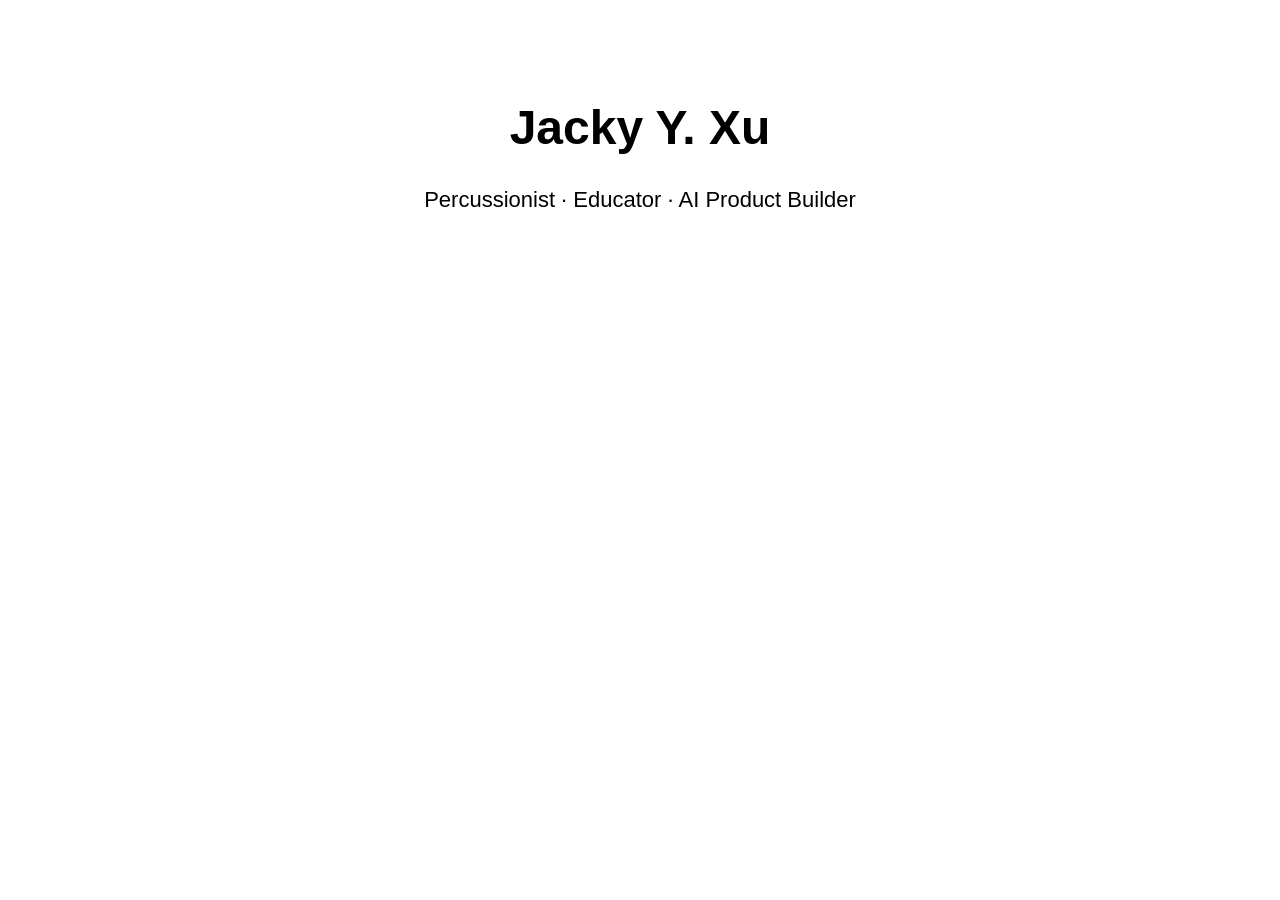
==== index.html @ 847c2cf9 "Create initial personal website" ====
<!DOCTYPE html>
<html lang="en">
<head>
    <meta charset="UTF-8">
    <meta name="viewport" content="width=device-width, initial-scale=1.0">
    <title>Jacky Xu</title>

    <link rel="stylesheet" href="style.css">
</head>

<body>

    <h1>Jacky Y. Xu</h1>

    <p>Percussionist · Educator · AI Product Builder</p>

    <script src="script.js"></script>

</body>
</html>
---- style.css ----
body {
    font-family: Arial, sans-serif;
    text-align: center;
    margin-top: 100px;
}

h1 {
    font-size: 48px;
}

p {
    font-size: 22px;
}
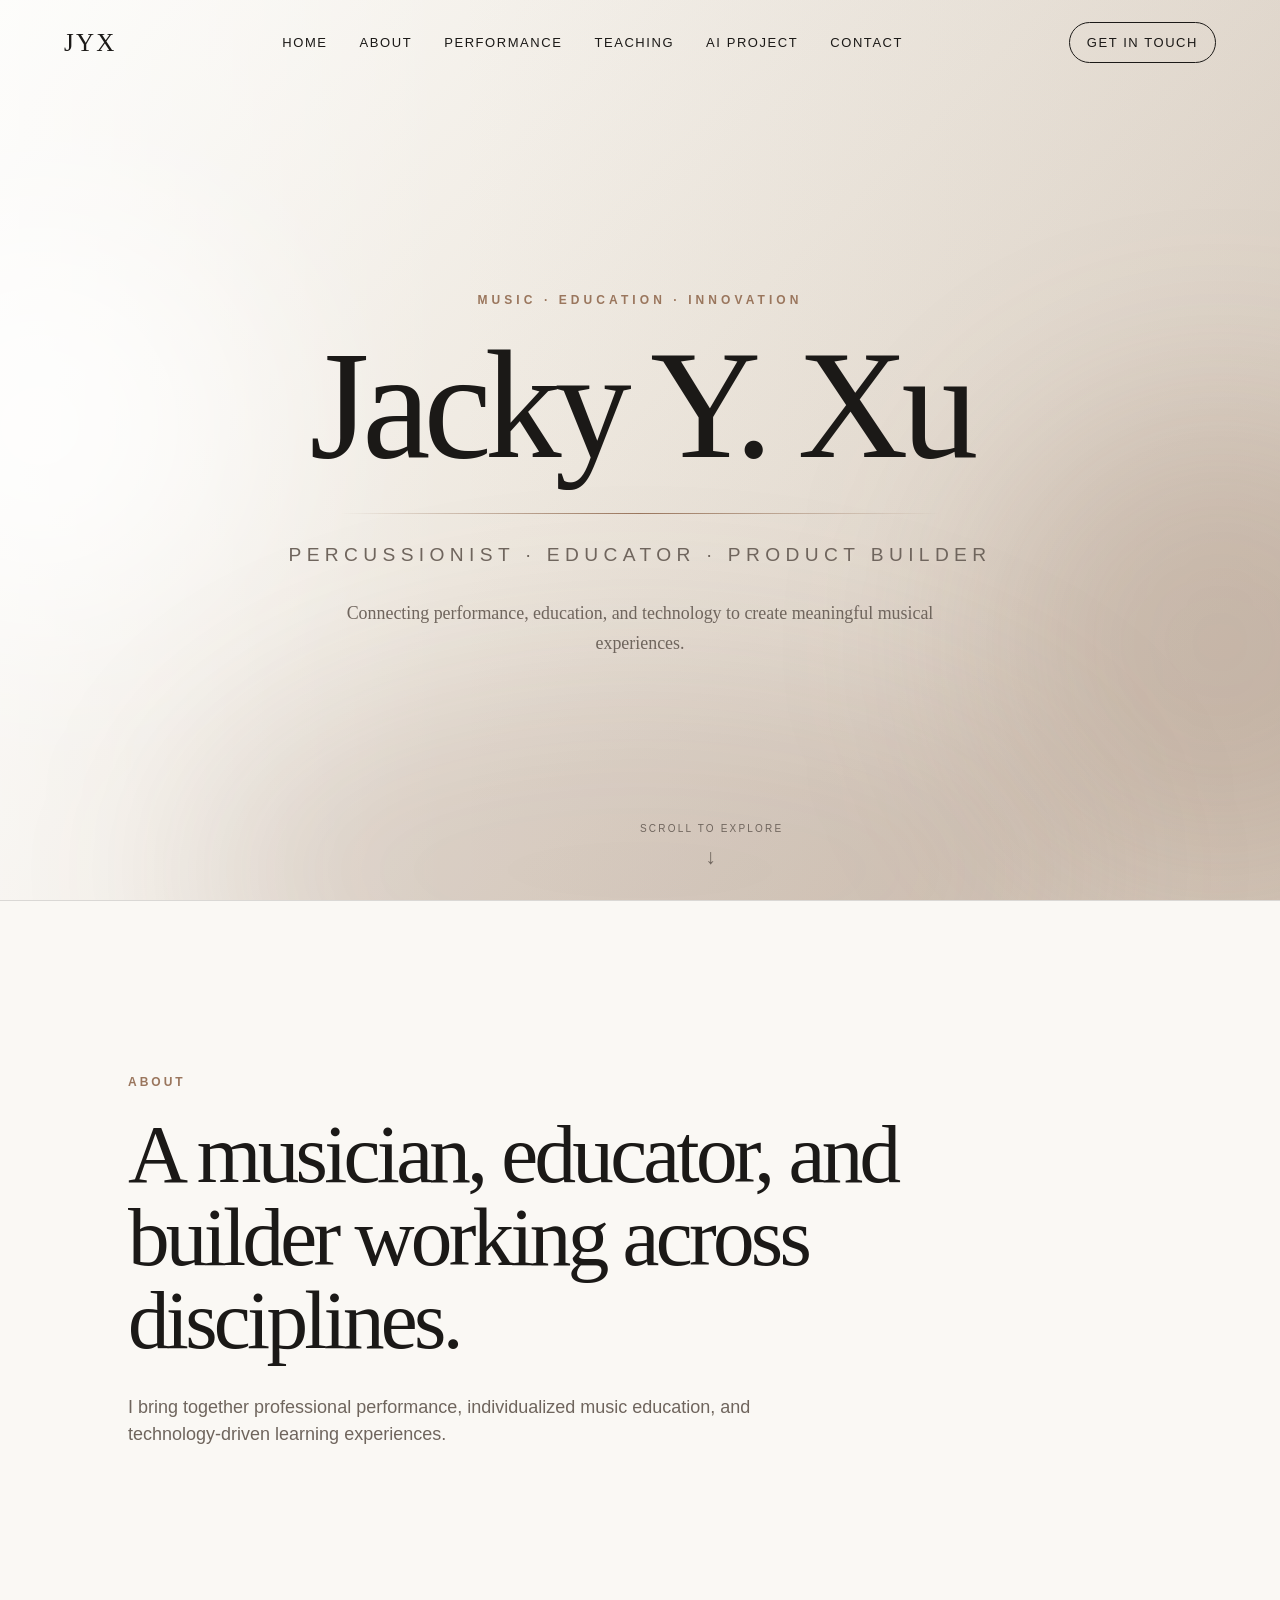
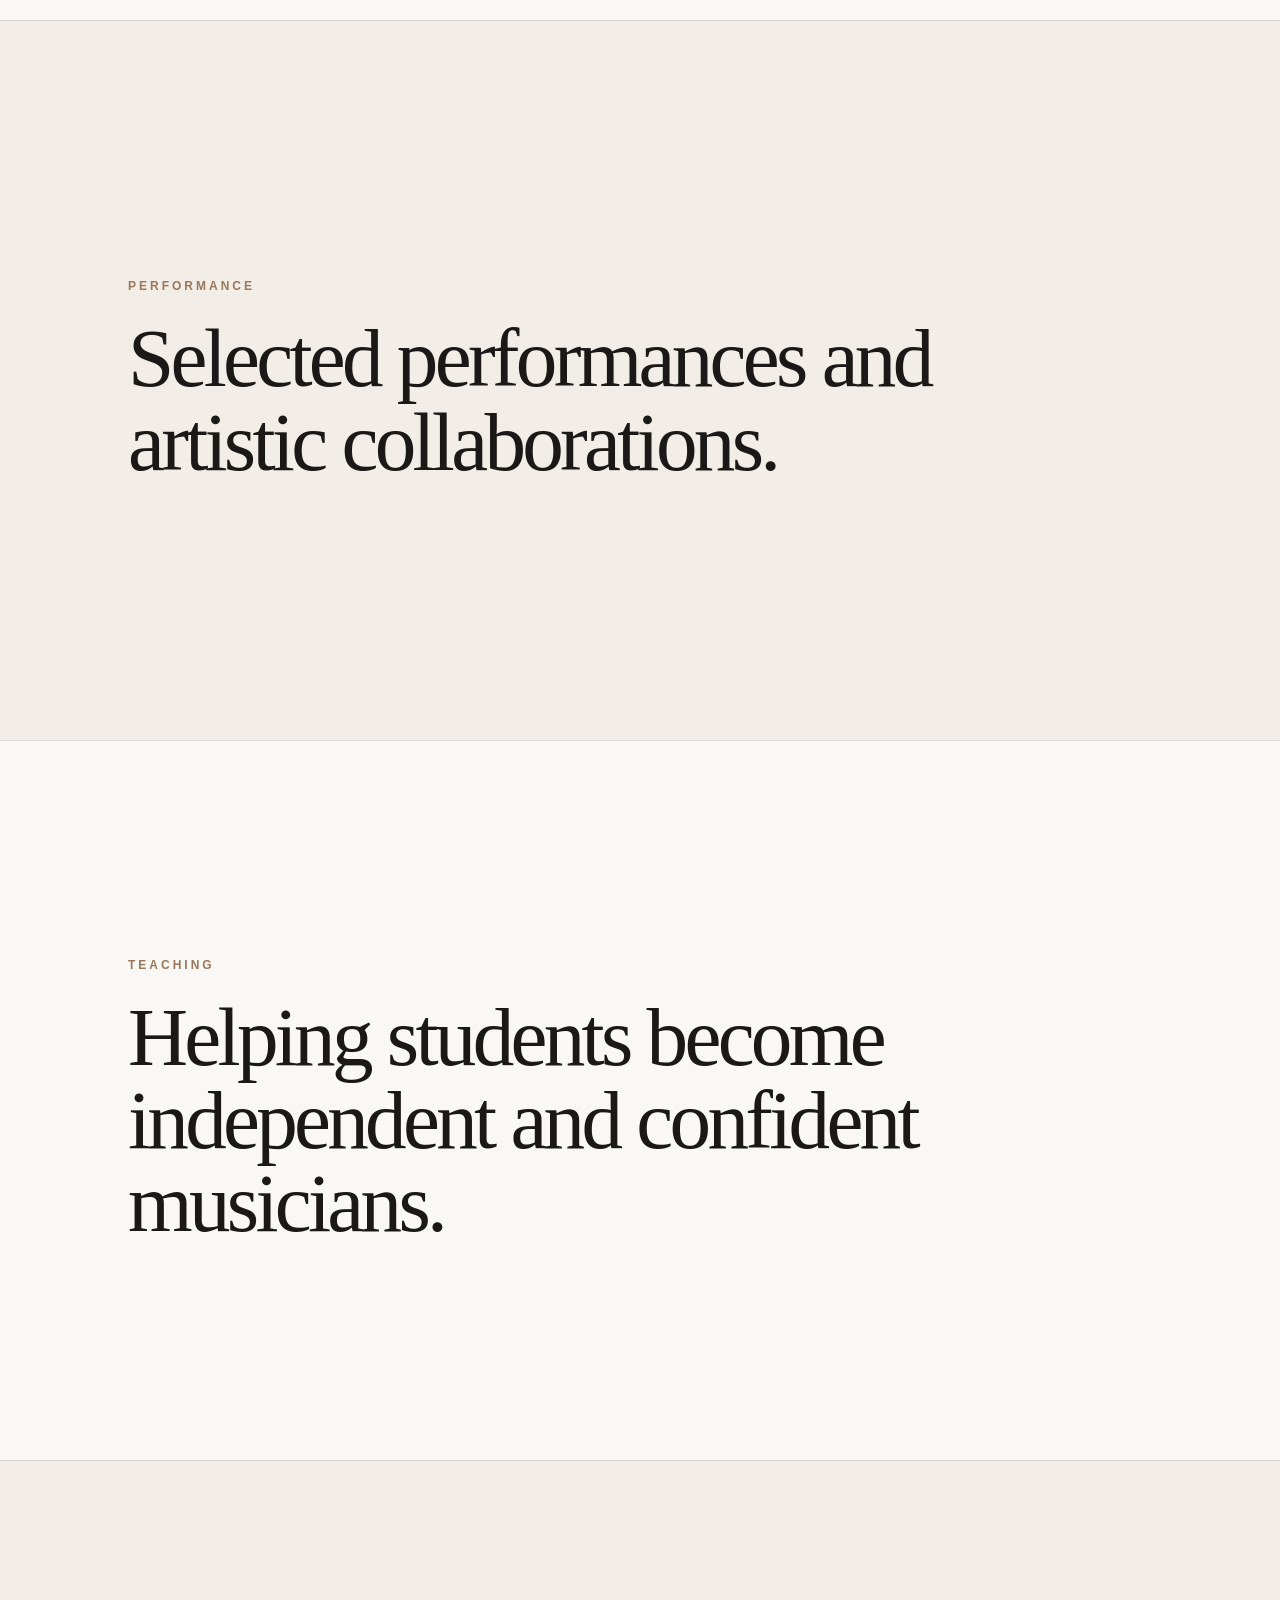
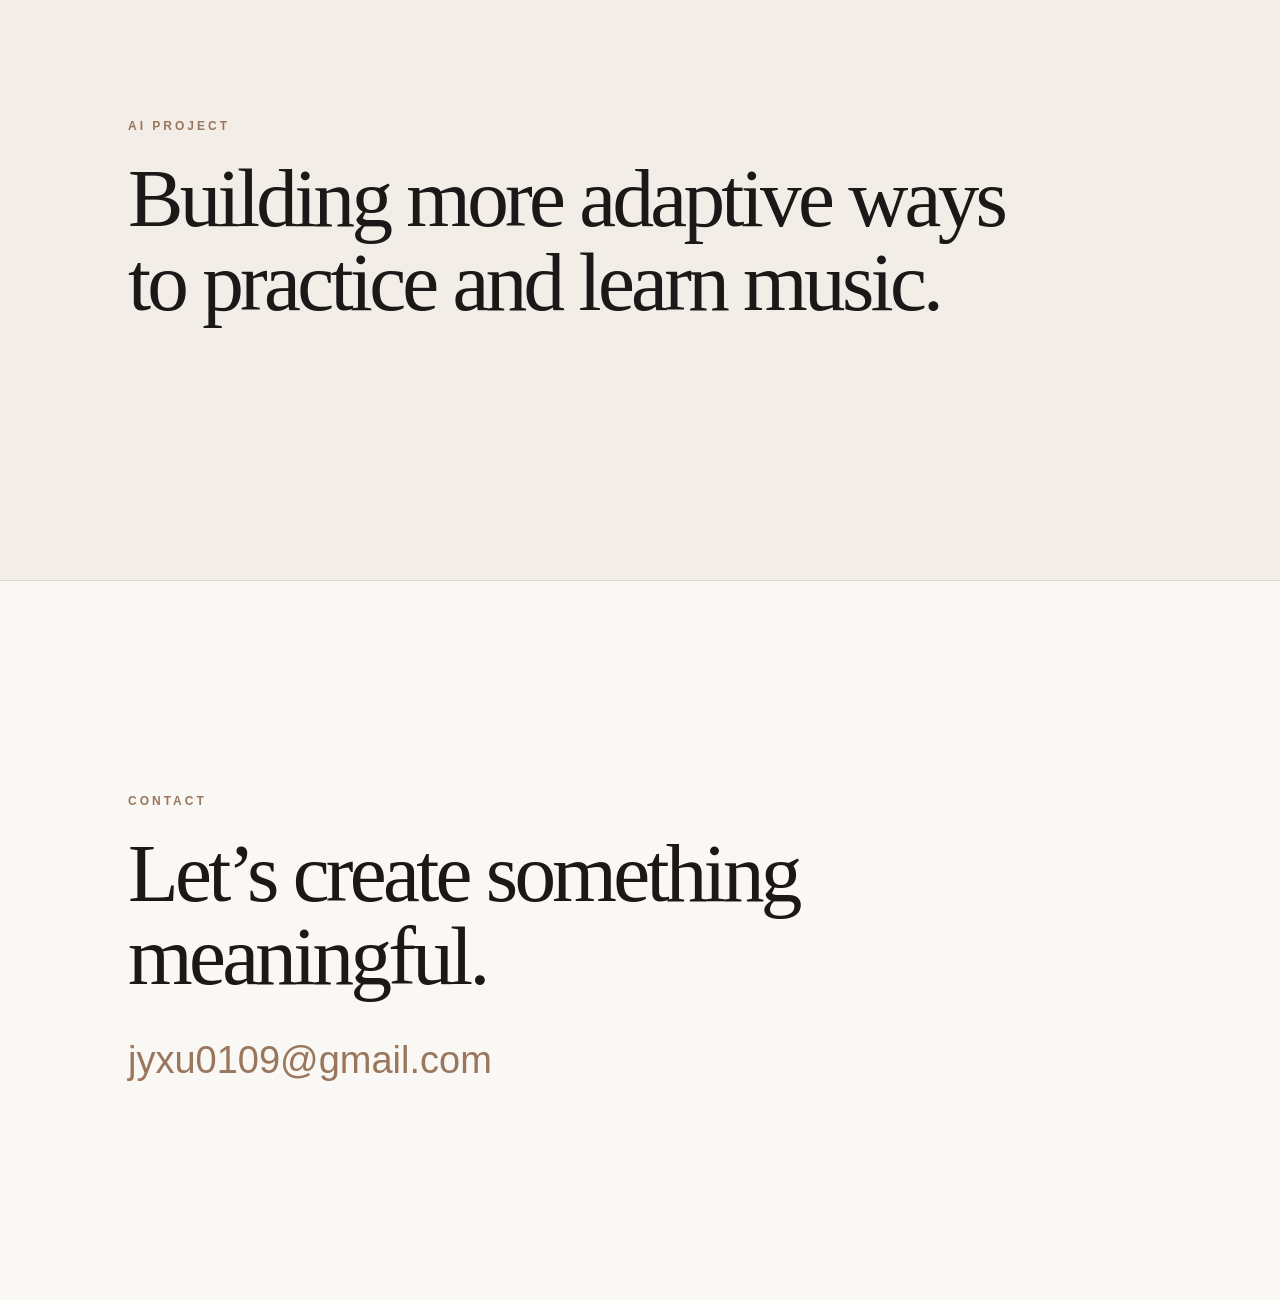
==== commit ee7724b3: "Update homepage structure" ====
--- a/index.html
+++ b/index.html
@@ -3,18 +3,116 @@
 <head>
     <meta charset="UTF-8">
     <meta name="viewport" content="width=device-width, initial-scale=1.0">
-    <title>Jacky Xu</title>
+
+    <title>Jacky Y. Xu</title>
+
+    <meta
+        name="description"
+        content="Jacky Y. Xu is a percussionist, educator, and product builder based in New York."
+    >
 
     <link rel="stylesheet" href="style.css">
 </head>
 
 <body>
 
-    <h1>Jacky Y. Xu</h1>
+    <header class="site-header">
+        <a class="logo" href="#home">JYX</a>
 
-    <p>Percussionist · Educator · AI Product Builder</p>
+        <nav class="navigation" aria-label="Main navigation">
+            <a href="#home">Home</a>
+            <a href="#about">About</a>
+            <a href="#performance">Performance</a>
+            <a href="#teaching">Teaching</a>
+            <a href="#projects">AI Project</a>
+            <a href="#contact">Contact</a>
+        </nav>
+
+        <a class="contact-link" href="#contact">Get in Touch</a>
+    </header>
+
+    <main>
+        <section id="home" class="hero">
+            <div class="background-glow background-glow-left"></div>
+            <div class="background-glow background-glow-right"></div>
+
+            <div class="hero-content">
+                <p class="hero-introduction">
+                    Music · Education · Innovation
+                </p>
+
+                <h1 class="hero-name">
+                    Jacky Y. Xu
+                </h1>
+
+                <div class="hero-divider"></div>
+
+                <p class="hero-title">
+                    Percussionist · Educator · Product Builder
+                </p>
+
+                <p class="hero-description">
+                    Connecting performance, education, and technology
+                    to create meaningful musical experiences.
+                </p>
+            </div>
+
+            <a class="scroll-indicator" href="#about" aria-label="Scroll to About section">
+                <span>Scroll to Explore</span>
+                <span class="scroll-arrow">↓</span>
+            </a>
+        </section>
+
+        <section id="about" class="content-section">
+            <p class="section-label">About</p>
+
+            <h2>
+                A musician, educator, and builder working across disciplines.
+            </h2>
+
+            <p class="section-description">
+                I bring together professional performance, individualized
+                music education, and technology-driven learning experiences.
+            </p>
+        </section>
+
+        <section id="performance" class="content-section">
+            <p class="section-label">Performance</p>
+
+            <h2>
+                Selected performances and artistic collaborations.
+            </h2>
+        </section>
+
+        <section id="teaching" class="content-section">
+            <p class="section-label">Teaching</p>
+
+            <h2>
+                Helping students become independent and confident musicians.
+            </h2>
+        </section>
+
+        <section id="projects" class="content-section">
+            <p class="section-label">AI Project</p>
+
+            <h2>
+                Building more adaptive ways to practice and learn music.
+            </h2>
+        </section>
+
+        <section id="contact" class="content-section">
+            <p class="section-label">Contact</p>
+
+            <h2>
+                Let’s create something meaningful.
+            </h2>
+
+            <a class="email-link" href="mailto:jyxu0109@gmail.com">
+                jyxu0109@gmail.com
+            </a>
+        </section>
+    </main>
 
     <script src="script.js"></script>
-
 </body>
 </html>
--- a/style.css
+++ b/style.css
@@ -1,13 +1,490 @@
+/* ------------------------------
+   Base
+------------------------------ */
+
+:root {
+    --background: #f2eee7;
+    --background-light: #faf8f4;
+    --text-primary: #1b1917;
+    --text-secondary: #6f655d;
+    --accent: #9a765d;
+    --border: rgba(27, 25, 23, 0.14);
+}
+
+* {
+    box-sizing: border-box;
+    margin: 0;
+    padding: 0;
+}
+
+html {
+    scroll-behavior: smooth;
+}
+
 body {
-    font-family: Arial, sans-serif;
+    background: var(--background);
+    color: var(--text-primary);
+    font-family: Arial, Helvetica, sans-serif;
+    line-height: 1.5;
+    overflow-x: hidden;
+}
+
+a {
+    color: inherit;
+}
+
+/* ------------------------------
+   Header
+------------------------------ */
+
+.site-header {
+    position: fixed;
+    top: 0;
+    left: 0;
+    z-index: 100;
+
+    width: 100%;
+    min-height: 86px;
+    padding: 0 5%;
+
+    display: flex;
+    align-items: center;
+    justify-content: space-between;
+
+    background: rgba(242, 238, 231, 0);
+    border-bottom: 1px solid transparent;
+
+    transition:
+        background 0.35s ease,
+        border-color 0.35s ease,
+        backdrop-filter 0.35s ease;
+}
+
+.site-header.scrolled {
+    background: rgba(242, 238, 231, 0.84);
+    border-color: var(--border);
+    backdrop-filter: blur(16px);
+}
+
+.logo {
+    font-family: Georgia, "Times New Roman", serif;
+    font-size: 25px;
+    letter-spacing: 0.09em;
+    text-decoration: none;
+}
+
+.navigation {
+    display: flex;
+    align-items: center;
+    gap: 32px;
+}
+
+.navigation a,
+.contact-link {
+    position: relative;
+    font-size: 13px;
+    letter-spacing: 0.12em;
+    text-decoration: none;
+    text-transform: uppercase;
+}
+
+.navigation a::after {
+    position: absolute;
+    bottom: -8px;
+    left: 0;
+
+    width: 0;
+    height: 1px;
+
+    background: var(--accent);
+    content: "";
+
+    transition: width 0.25s ease;
+}
+
+.navigation a:hover::after {
+    width: 100%;
+}
+
+.contact-link {
+    padding: 10px 17px;
+    border: 1px solid var(--text-primary);
+    border-radius: 100px;
+
+    transition:
+        background 0.25s ease,
+        color 0.25s ease;
+}
+
+.contact-link:hover {
+    background: var(--text-primary);
+    color: var(--background-light);
+}
+
+/* ------------------------------
+   Hero
+------------------------------ */
+
+.hero {
+    position: relative;
+    min-height: 100vh;
+    padding: 120px 7% 70px;
+
+    display: flex;
+    align-items: center;
+    justify-content: center;
+
+    background:
+        linear-gradient(
+            135deg,
+            #fbfaf7 0%,
+            #eee8df 48%,
+            #ddd1c4 100%
+        );
+
+    overflow: hidden;
+}
+
+.hero::before {
+    position: absolute;
+    inset: 0;
+
+    background:
+        linear-gradient(
+            90deg,
+            rgba(255, 255, 255, 0.52),
+            transparent 35%,
+            rgba(104, 76, 57, 0.08)
+        );
+
+    content: "";
+}
+
+.hero::after {
+    position: absolute;
+    bottom: -180px;
+    left: 50%;
+
+    width: 900px;
+    height: 420px;
+
+    background: rgba(99, 67, 46, 0.13);
+    border-radius: 50%;
+    filter: blur(90px);
+
+    content: "";
+    transform: translateX(-50%);
+}
+
+.background-glow {
+    position: absolute;
+    border-radius: 50%;
+    filter: blur(100px);
+    pointer-events: none;
+}
+
+.background-glow-left {
+    top: 24%;
+    left: -170px;
+
+    width: 420px;
+    height: 420px;
+
+    background: rgba(255, 255, 255, 0.74);
+}
+
+.background-glow-right {
+    right: -180px;
+    bottom: 2%;
+
+    width: 480px;
+    height: 480px;
+
+    background: rgba(112, 76, 52, 0.18);
+}
+
+.hero-content {
+    position: relative;
+    z-index: 2;
+
+    width: min(1200px, 100%);
     text-align: center;
-    margin-top: 100px;
-}
-
-h1 {
-    font-size: 48px;
-}
-
-p {
-    font-size: 22px;
+}
+
+.hero-introduction {
+    margin-bottom: 30px;
+
+    color: var(--accent);
+    font-size: 12px;
+    font-weight: 600;
+    letter-spacing: 0.34em;
+    text-transform: uppercase;
+
+    opacity: 0;
+    transform: translateY(18px);
+
+    animation: reveal-text 1.1s ease 0.55s forwards;
+}
+
+.hero-name {
+    font-family: Georgia, "Times New Roman", serif;
+    font-size: clamp(70px, 12vw, 175px);
+    font-weight: 400;
+    letter-spacing: -0.045em;
+    line-height: 0.86;
+
+    opacity: 0;
+    filter: blur(18px);
+    transform: scale(0.97);
+
+    animation: reveal-name 2.1s cubic-bezier(0.2, 0.7, 0.2, 1) 0.15s forwards;
+}
+
+.hero-divider {
+    width: 0;
+    height: 1px;
+    margin: 42px auto 27px;
+
+    background:
+        linear-gradient(
+            90deg,
+            transparent,
+            var(--accent),
+            transparent
+        );
+
+    animation: grow-line 1.4s ease 1.5s forwards;
+}
+
+.hero-title {
+    color: var(--text-secondary);
+    font-size: clamp(14px, 1.5vw, 22px);
+    letter-spacing: 0.28em;
+    text-transform: uppercase;
+
+    opacity: 0;
+    transform: translateY(22px);
+
+    animation: reveal-text 1.2s ease 1.75s forwards;
+}
+
+.hero-description {
+    max-width: 590px;
+    margin: 28px auto 0;
+
+    color: var(--text-secondary);
+    font-family: Georgia, "Times New Roman", serif;
+    font-size: clamp(16px, 1.4vw, 20px);
+    line-height: 1.7;
+
+    opacity: 0;
+    transform: translateY(20px);
+
+    animation: reveal-text 1.2s ease 2.1s forwards;
+}
+
+.scroll-indicator {
+    position: absolute;
+    bottom: 28px;
+    left: 50%;
+    z-index: 3;
+
+    display: flex;
+    align-items: center;
+    flex-direction: column;
+    gap: 5px;
+
+    color: var(--text-secondary);
+    font-size: 10px;
+    letter-spacing: 0.22em;
+    text-decoration: none;
+    text-transform: uppercase;
+
+    opacity: 0;
+
+    animation:
+        reveal-text 1s ease 2.7s forwards,
+        floating 2.4s ease-in-out 3.7s infinite;
+
+    transform: translateX(-50%);
+}
+
+.scroll-arrow {
+    font-size: 21px;
+    font-weight: 300;
+}
+
+/* ------------------------------
+   Content sections
+------------------------------ */
+
+.content-section {
+    min-height: 80vh;
+    padding: 130px 10%;
+
+    background: var(--background-light);
+    border-top: 1px solid var(--border);
+
+    display: flex;
+    align-items: flex-start;
+    flex-direction: column;
+    justify-content: center;
+}
+
+.content-section:nth-child(odd) {
+    background: var(--background);
+}
+
+.section-label {
+    margin-bottom: 22px;
+
+    color: var(--accent);
+    font-size: 12px;
+    font-weight: 700;
+    letter-spacing: 0.25em;
+    text-transform: uppercase;
+}
+
+.content-section h2 {
+    max-width: 950px;
+
+    font-family: Georgia, "Times New Roman", serif;
+    font-size: clamp(42px, 6.5vw, 94px);
+    font-weight: 400;
+    letter-spacing: -0.045em;
+    line-height: 1;
+}
+
+.section-description {
+    max-width: 650px;
+    margin-top: 32px;
+
+    color: var(--text-secondary);
+    font-size: 18px;
+}
+
+.email-link {
+    margin-top: 34px;
+
+    color: var(--accent);
+    font-size: clamp(20px, 3vw, 38px);
+    text-decoration: none;
+}
+
+.email-link:hover {
+    text-decoration: underline;
+}
+
+/* ------------------------------
+   Animations
+------------------------------ */
+
+@keyframes reveal-name {
+    from {
+        opacity: 0;
+        filter: blur(18px);
+        transform: scale(0.97);
+    }
+
+    to {
+        opacity: 1;
+        filter: blur(0);
+        transform: scale(1);
+    }
+}
+
+@keyframes reveal-text {
+    from {
+        opacity: 0;
+        transform: translateY(18px);
+    }
+
+    to {
+        opacity: 1;
+        transform: translateY(0);
+    }
+}
+
+@keyframes grow-line {
+    from {
+        width: 0;
+        opacity: 0;
+    }
+
+    to {
+        width: min(600px, 70vw);
+        opacity: 1;
+    }
+}
+
+@keyframes floating {
+    0%,
+    100% {
+        transform: translate(-50%, 0);
+    }
+
+    50% {
+        transform: translate(-50%, 7px);
+    }
+}
+
+/* ------------------------------
+   Mobile
+------------------------------ */
+
+@media (max-width: 900px) {
+    .site-header {
+        min-height: 72px;
+        padding: 0 24px;
+    }
+
+    .navigation {
+        display: none;
+    }
+
+    .contact-link {
+        font-size: 11px;
+    }
+
+    .hero {
+        padding: 110px 24px 85px;
+    }
+
+    .hero-name {
+        font-size: clamp(58px, 17vw, 110px);
+        line-height: 0.94;
+    }
+
+    .hero-title {
+        max-width: 420px;
+        margin-right: auto;
+        margin-left: auto;
+
+        font-size: 12px;
+        letter-spacing: 0.19em;
+        line-height: 1.8;
+    }
+
+    .hero-description {
+        max-width: 430px;
+        font-size: 16px;
+    }
+
+    .content-section {
+        min-height: 65vh;
+        padding: 100px 24px;
+    }
+}
+
+@media (prefers-reduced-motion: reduce) {
+    html {
+        scroll-behavior: auto;
+    }
+
+    *,
+    *::before,
+    *::after {
+        animation-duration: 0.01ms !important;
+        animation-iteration-count: 1 !important;
+    }
 }
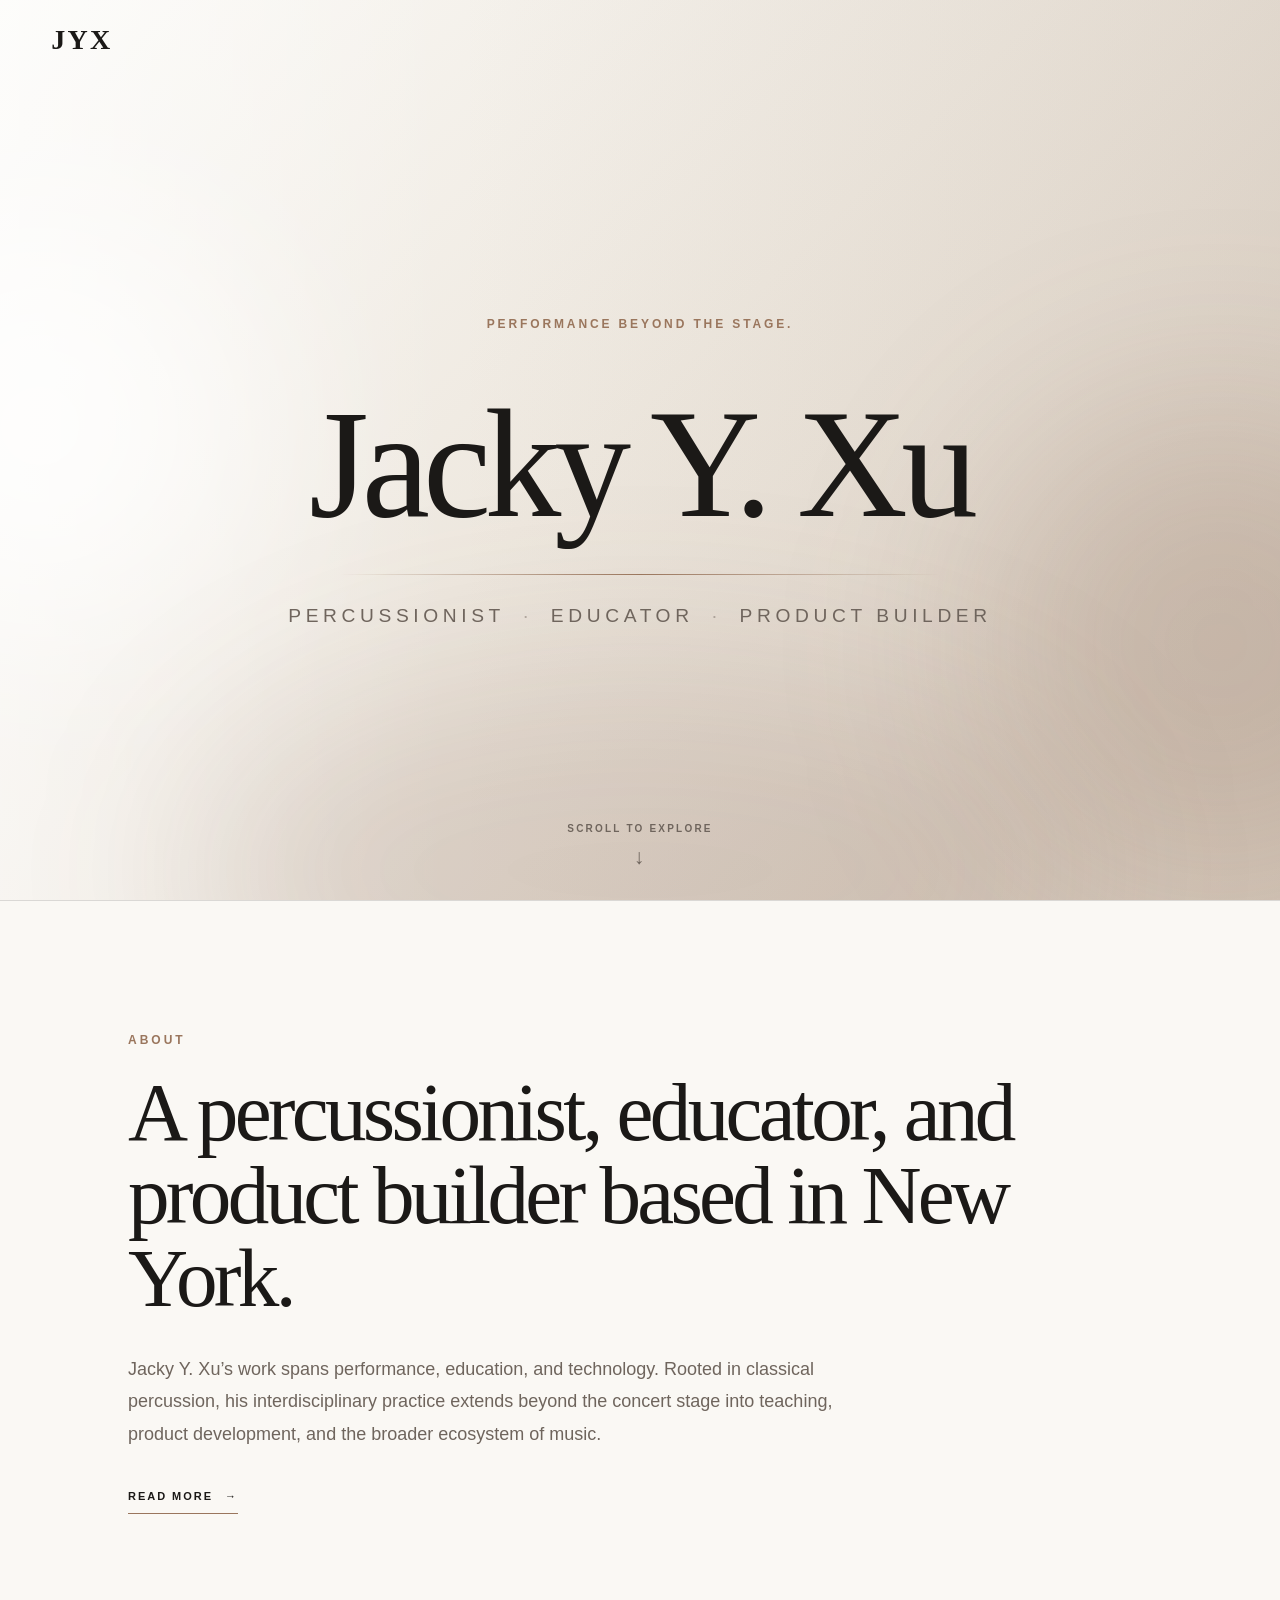
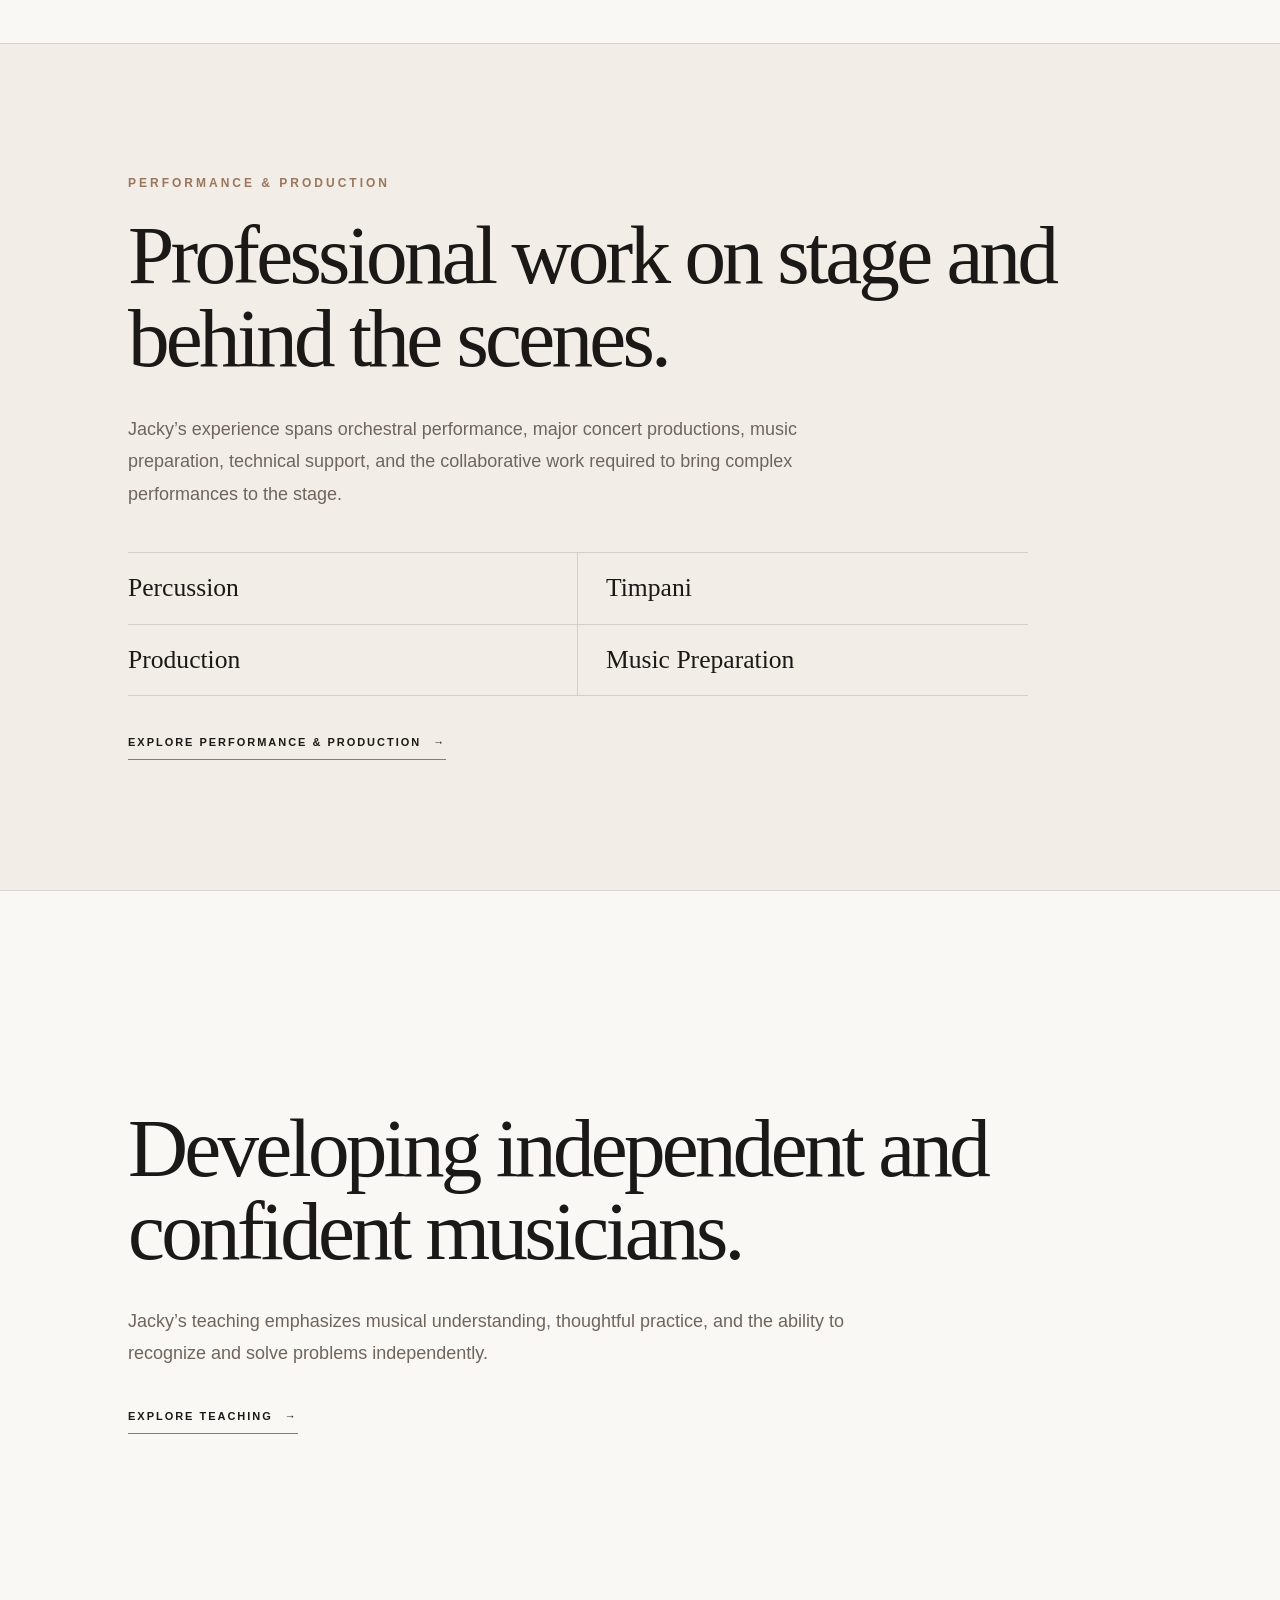
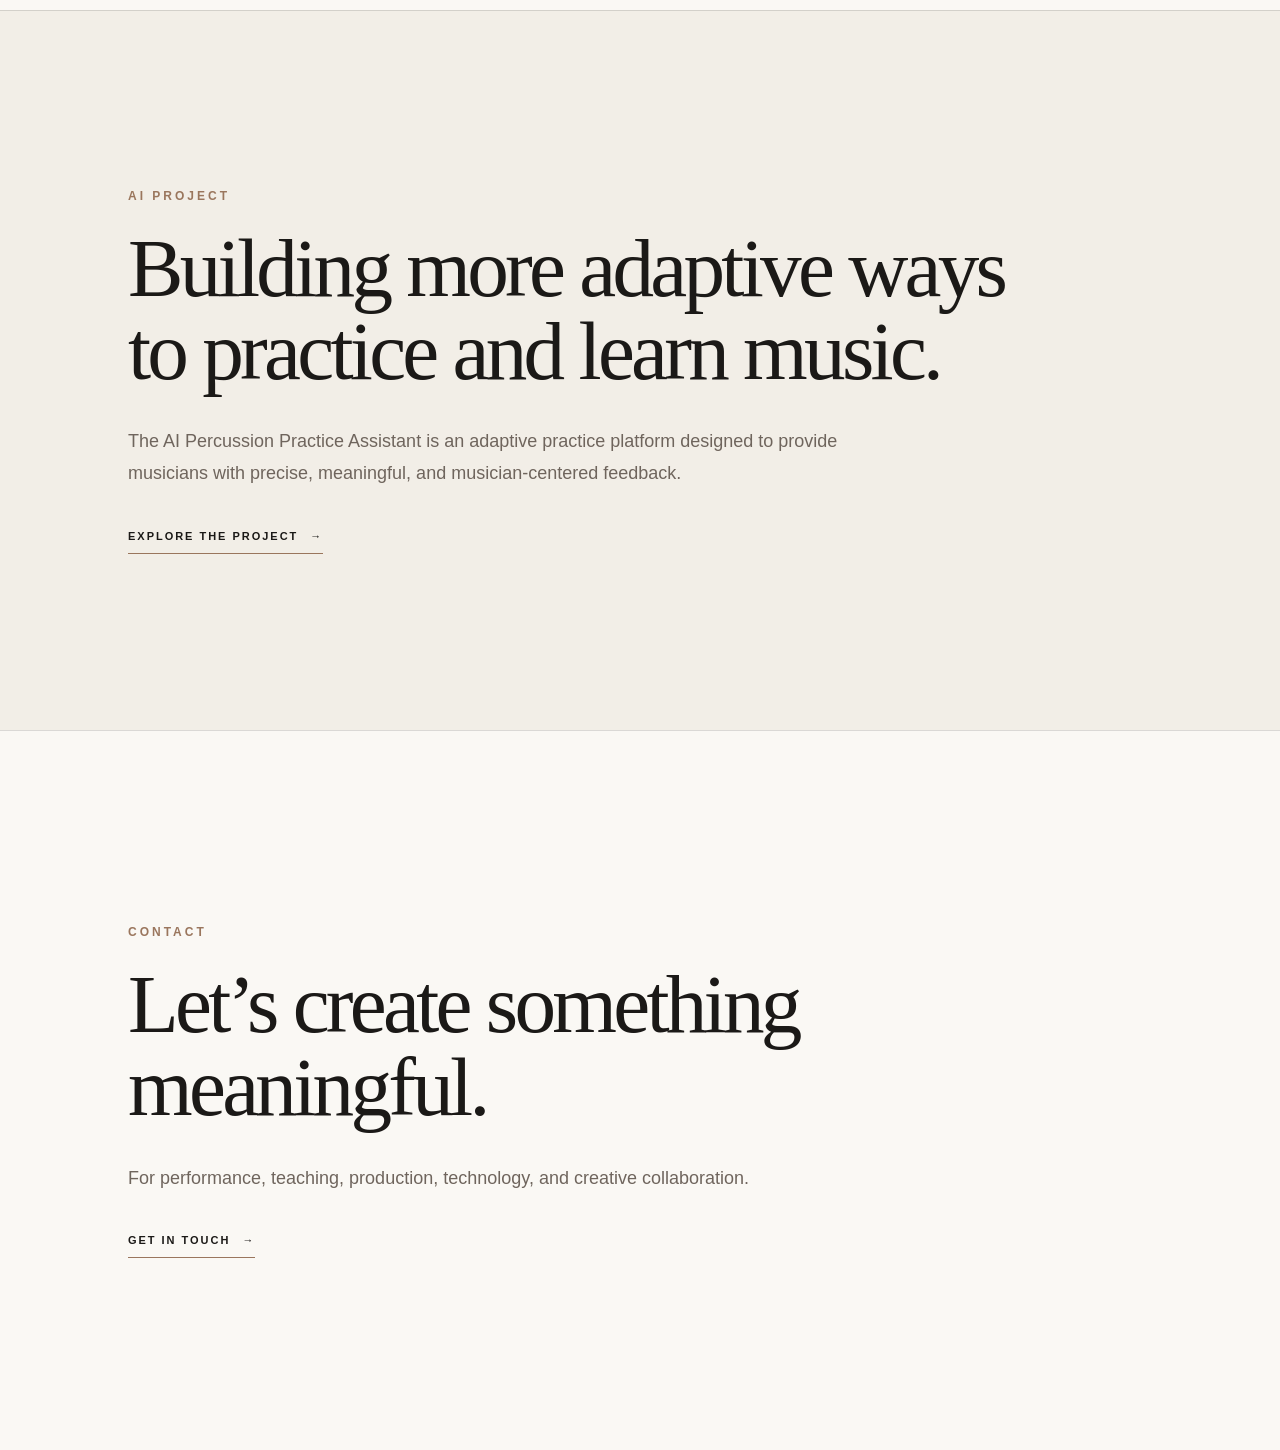
==== commit 0ebce143: "Complete portfolio website" ====
--- a/index.html
+++ b/index.html
@@ -1,118 +1,264 @@
 <!DOCTYPE html>
 <html lang="en">
+
 <head>
     <meta charset="UTF-8">
-    <meta name="viewport" content="width=device-width, initial-scale=1.0">
-
-    <title>Jacky Y. Xu</title>
+
+    <meta
+        name="viewport"
+        content="width=device-width, initial-scale=1.0"
+    >
 
     <meta
         name="description"
         content="Jacky Y. Xu is a percussionist, educator, and product builder based in New York."
     >
 
-    <link rel="stylesheet" href="style.css">
-</head>
+    <title>Jacky Y. Xu</title>
+
+    <link rel="stylesheet" href="css/style.css"></head>
 
 <body>
 
     <header class="site-header">
-        <a class="logo" href="#home">JYX</a>
-
-        <nav class="navigation" aria-label="Main navigation">
-            <a href="#home">Home</a>
-            <a href="#about">About</a>
-            <a href="#performance">Performance</a>
-            <a href="#teaching">Teaching</a>
-            <a href="#projects">AI Project</a>
-            <a href="#contact">Contact</a>
-        </nav>
-
-        <a class="contact-link" href="#contact">Get in Touch</a>
+        <a
+            class="logo"
+            href="index.html"
+            aria-label="Return to homepage"
+        >
+            JYX
+        </a>
     </header>
 
     <main>
+
+        <!-- ================= HOME ================= -->
+
         <section id="home" class="hero">
+
             <div class="background-glow background-glow-left"></div>
             <div class="background-glow background-glow-right"></div>
 
             <div class="hero-content">
-                <p class="hero-introduction">
-                    Music · Education · Innovation
+
+                <p class="hero-eyebrow">
+                    Performance Beyond the Stage.
                 </p>
 
-                <h1 class="hero-name">
-                    Jacky Y. Xu
-                </h1>
+                <a
+                    class="hero-name-link"
+                    href="about.html"
+                    aria-label="About Jacky Y. Xu"
+                >
+                    <h1 class="hero-name">
+                        Jacky Y. Xu
+                    </h1>
+                </a>
 
                 <div class="hero-divider"></div>
 
-                <p class="hero-title">
-                    Percussionist · Educator · Product Builder
-                </p>
-
-                <p class="hero-description">
-                    Connecting performance, education, and technology
-                    to create meaningful musical experiences.
-                </p>
+                <div class="hero-title hero-title-links">
+
+                    <a href="performance.html">
+                        Percussionist
+                    </a>
+
+                    <span aria-hidden="true">·</span>
+
+                    <a href="teaching.html">
+                        Educator
+                    </a>
+
+                    <span aria-hidden="true">·</span>
+
+                    <a href="ai.html">
+                        Product Builder
+                    </a>
+
+                </div>
+
             </div>
 
-            <a class="scroll-indicator" href="#about" aria-label="Scroll to About section">
+            <a
+                class="scroll-indicator"
+                href="#about"
+                aria-label="Scroll to the About preview"
+            >
                 <span>Scroll to Explore</span>
                 <span class="scroll-arrow">↓</span>
             </a>
-        </section>
-
-        <section id="about" class="content-section">
-            <p class="section-label">About</p>
+
+        </section>
+
+        <!-- ================= ABOUT PREVIEW ================= -->
+
+        <section
+            id="about"
+            class="content-section preview-section"
+        >
+
+            <p class="section-label">
+                About
+            </p>
 
             <h2>
-                A musician, educator, and builder working across disciplines.
+                A percussionist, educator, and product builder based in New York.
             </h2>
 
-            <p class="section-description">
-                I bring together professional performance, individualized
-                music education, and technology-driven learning experiences.
-            </p>
-        </section>
-
-        <section id="performance" class="content-section">
-            <p class="section-label">Performance</p>
+            <p class="section-description preview-description">
+                Jacky Y. Xu’s work spans performance, education, and technology.
+                Rooted in classical percussion, his interdisciplinary practice
+                extends beyond the concert stage into teaching, product
+                development, and the broader ecosystem of music.
+            </p>
+
+            <a
+                class="read-more-link"
+                href="about.html"
+            >
+                Read More
+                <span aria-hidden="true">→</span>
+            </a>
+
+        </section>
+
+<!-- ================= PERFORMANCE PREVIEW ================= -->
+
+<section
+    id="performance"
+    class="content-section preview-section performance-preview"
+>
+
+    <p class="section-label">
+        Performance &amp; Production
+    </p>
+
+    <h2>
+        Professional work on stage and behind the scenes.
+    </h2>
+
+    <p class="section-description preview-description">
+        Jacky’s experience spans orchestral performance, major concert
+        productions, music preparation, technical support, and the
+        collaborative work required to bring complex performances
+        to the stage.
+    </p>
+
+    <div class="preview-highlights">
+
+        <span>Percussion</span>
+        <span>Timpani</span>
+        <span>Production</span>
+        <span>Music Preparation</span>
+
+    </div>
+
+    <a
+        class="read-more-link"
+        href="performance.html"
+    >
+        Explore Performance &amp; Production
+        <span aria-hidden="true">→</span>
+    </a>
+
+</section>
+
+        <!-- ================= TEACHING PREVIEW ================= -->
+
+        <section
+            id="teaching"
+            class="content-section preview-section"
+        >
+
+            <p class="section-label">
+                Teaching
+            </p>
 
             <h2>
-                Selected performances and artistic collaborations.
+                Developing independent and confident musicians.
             </h2>
-        </section>
-
-        <section id="teaching" class="content-section">
-            <p class="section-label">Teaching</p>
-
-            <h2>
-                Helping students become independent and confident musicians.
-            </h2>
-        </section>
-
-        <section id="projects" class="content-section">
-            <p class="section-label">AI Project</p>
+
+            <p class="section-description preview-description">
+                Jacky’s teaching emphasizes musical understanding, thoughtful
+                practice, and the ability to recognize and solve problems
+                independently.
+            </p>
+
+            <a
+                class="read-more-link"
+                href="teaching.html"
+            >
+                Explore Teaching
+                <span aria-hidden="true">→</span>
+            </a>
+
+        </section>
+
+        <!-- ================= AI PREVIEW ================= -->
+
+        <section
+            id="projects"
+            class="content-section preview-section"
+        >
+
+            <p class="section-label">
+                AI Project
+            </p>
 
             <h2>
                 Building more adaptive ways to practice and learn music.
             </h2>
-        </section>
-
-        <section id="contact" class="content-section">
-            <p class="section-label">Contact</p>
-
-            <h2>
-                Let’s create something meaningful.
-            </h2>
-
-            <a class="email-link" href="mailto:jyxu0109@gmail.com">
-                jyxu0109@gmail.com
-            </a>
-        </section>
+
+            <p class="section-description preview-description">
+                The AI Percussion Practice Assistant is an adaptive practice
+                platform designed to provide musicians with precise,
+                meaningful, and musician-centered feedback.
+            </p>
+
+            <a
+                class="read-more-link"
+                href="ai.html"
+            >
+                Explore the Project
+                <span aria-hidden="true">→</span>
+            </a>
+
+        </section>
+
+<!-- ================= CONTACT PREVIEW ================= -->
+
+<section
+    id="contact"
+    class="content-section preview-section contact-preview"
+>
+
+    <p class="section-label">
+        Contact
+    </p>
+
+    <h2>
+        Let’s create something meaningful.
+    </h2>
+
+    <p class="section-description preview-description">
+        For performance, teaching, production,
+        technology, and creative collaboration.
+    </p>
+
+    <a
+        class="read-more-link"
+        href="contact.html"
+    >
+        Get in Touch
+        <span aria-hidden="true">→</span>
+    </a>
+
+</section>
+
     </main>
 
     <script src="script.js"></script>
+
 </body>
+
 </html>
--- a/css/style.css
+++ b/css/style.css
@@ -0,0 +1,824 @@
+/* ========================================
+   Base
+======================================== */
+
+:root {
+    --background: #f2eee7;
+    --background-light: #faf8f4;
+    --text-primary: #1b1917;
+    --text-secondary: #6f655d;
+    --accent: #9a765d;
+    --border: rgba(27, 25, 23, 0.14);
+}
+
+* {
+    box-sizing: border-box;
+    margin: 0;
+    padding: 0;
+}
+
+html {
+    scroll-behavior: smooth;
+}
+
+body {
+    background: var(--background);
+    color: var(--text-primary);
+
+    font-family:
+        Arial,
+        Helvetica,
+        sans-serif;
+
+    line-height: 1.5;
+    overflow-x: hidden;
+}
+
+a {
+    color: inherit;
+}
+
+/* ========================================
+   Header
+======================================== */
+
+.site-header {
+    position: fixed;
+    top: 0;
+    left: 0;
+    z-index: 100;
+
+    width: 100%;
+    min-height: 80px;
+    padding: 0 4%;
+
+    display: flex;
+    align-items: center;
+    justify-content: flex-start;
+
+    background: transparent;
+}
+
+.logo {
+    color: var(--text-primary);
+
+    font-family:
+        Georgia,
+        "Times New Roman",
+        serif;
+
+    font-size: 28px;
+    font-weight: 600;
+    letter-spacing: 0.08em;
+
+    text-decoration: none;
+
+    transition:
+        opacity 0.25s ease,
+        transform 0.25s ease;
+}
+
+.logo:hover {
+    opacity: 0.7;
+    transform: translateY(-2px);
+}
+
+/* ========================================
+   Hero
+======================================== */
+
+.hero {
+    position: relative;
+
+    min-height: 100vh;
+    padding: 120px 7% 75px;
+
+    display: flex;
+    align-items: center;
+    justify-content: center;
+
+    background:
+        linear-gradient(
+            135deg,
+            #fbfaf7 0%,
+            #eee8df 48%,
+            #ddd1c4 100%
+        );
+
+    overflow: hidden;
+}
+
+.hero::before {
+    position: absolute;
+    inset: 0;
+
+    background:
+        linear-gradient(
+            90deg,
+            rgba(255, 255, 255, 0.52),
+            transparent 35%,
+            rgba(104, 76, 57, 0.08)
+        );
+
+    content: "";
+}
+
+.hero::after {
+    position: absolute;
+    bottom: -180px;
+    left: 50%;
+
+    width: 900px;
+    height: 420px;
+
+    background: rgba(99, 67, 46, 0.13);
+    border-radius: 50%;
+    filter: blur(90px);
+
+    content: "";
+
+    transform: translateX(-50%);
+}
+
+.background-glow {
+    position: absolute;
+
+    border-radius: 50%;
+    filter: blur(100px);
+
+    pointer-events: none;
+}
+
+.background-glow-left {
+    top: 24%;
+    left: -170px;
+
+    width: 420px;
+    height: 420px;
+
+    background: rgba(255, 255, 255, 0.74);
+}
+
+.background-glow-right {
+    right: -180px;
+    bottom: 2%;
+
+    width: 480px;
+    height: 480px;
+
+    background: rgba(112, 76, 52, 0.18);
+}
+
+.hero-content {
+    position: relative;
+    z-index: 2;
+
+    width: min(1200px, 100%);
+
+    text-align: center;
+}
+
+.hero-eyebrow {
+    margin-bottom: 64px;
+
+    color: var(--accent);
+
+    font-size: 12px;
+    font-weight: 600;
+    letter-spacing: 0.24em;
+    text-transform: uppercase;
+
+    opacity: 0;
+
+    animation:
+        eyebrow-reveal
+        1s
+        cubic-bezier(.22,.61,.36,1)
+        1.8s
+        forwards;
+}
+
+.hero-name-link {
+    display: inline-block;
+
+    color: inherit;
+    text-decoration: none;
+}
+
+.hero-name {
+    color: var(--text-primary);
+
+    font-family:
+        Georgia,
+        "Times New Roman",
+        serif;
+
+    font-size: clamp(70px, 12vw, 175px);
+    font-weight: 400;
+    letter-spacing: -0.045em;
+    line-height: 0.88;
+
+    opacity: 0;
+    filter: blur(18px);
+
+    transform:
+        translateY(12px)
+        scale(0.97);
+
+    animation:
+        reveal-name
+        1.8s
+        cubic-bezier(0.2, 0.7, 0.2, 1)
+        0s
+        forwards;
+
+    transition:
+        opacity 0.35s ease,
+        transform 0.35s ease;
+}
+
+.hero-name-link:hover .hero-name {
+    opacity: 0.82;
+    transform: translateY(-3px);
+}
+
+.hero-divider {
+    width: 0;
+    height: 1px;
+
+    margin: 42px auto 27px;
+
+    background:
+        linear-gradient(
+            90deg,
+            transparent,
+            var(--accent),
+            transparent
+        );
+
+    animation:
+        grow-line
+        1.1s
+        ease
+        1.8s
+        forwards;
+}
+
+.hero-title {
+    color: var(--text-secondary);
+
+    font-size: clamp(14px, 1.5vw, 22px);
+    font-weight: 500;
+    letter-spacing: 0.24em;
+
+    text-transform: uppercase;
+}
+
+.hero-title-links {
+    display: flex;
+    align-items: center;
+    justify-content: center;
+
+    gap: 18px;
+
+    opacity: 0;
+
+    animation:
+    bottom-reveal
+    1s
+    cubic-bezier(.22,.61,.36,1)
+    1.8s
+    forwards;
+}
+
+
+.hero-title-links a {
+    color: inherit;
+
+    text-decoration: none;
+
+    transition:
+        color 0.25s ease,
+        transform 0.25s ease;
+}
+
+.hero-title-links a:hover {
+    color: var(--text-primary);
+}
+
+.hero-title-links span {
+    opacity: 0.45;
+}
+
+/* ========================================
+   Scroll indicator
+======================================== */
+
+.scroll-indicator {
+    position: absolute;
+    bottom: 28px;
+    left: 50%;
+    z-index: 3;
+
+    display: flex;
+    align-items: center;
+    flex-direction: column;
+    gap: 5px;
+
+    color: var(--text-secondary);
+
+    font-size: 10px;
+    font-weight: 600;
+    letter-spacing: 0.22em;
+
+    text-decoration: none;
+    text-transform: uppercase;
+
+    opacity: 0;
+    transform: translateX(-50%);
+
+    animation:
+        scroll-fade
+        1s
+        ease
+        2.9s
+        forwards;
+}
+
+.scroll-arrow {
+    font-size: 21px;
+    font-weight: 300;
+
+    animation:
+        arrow-float
+        2.4s
+        ease-in-out
+        3.9s
+        infinite;
+}
+
+/* ========================================
+   Content sections
+======================================== */
+
+.content-section {
+    min-height: 80vh;
+    padding: 130px 10%;
+
+    display: flex;
+    align-items: flex-start;
+    flex-direction: column;
+    justify-content: center;
+
+    background: var(--background-light);
+    border-top: 1px solid var(--border);
+}
+
+.content-section:nth-child(odd) {
+    background: var(--background);
+}
+
+.section-label {
+    margin-bottom: 22px;
+
+    color: var(--accent);
+
+    font-size: 12px;
+    font-weight: 700;
+    letter-spacing: 0.25em;
+
+    text-transform: uppercase;
+}
+
+.content-section h2 {
+    max-width: 950px;
+
+    font-family:
+        Georgia,
+        "Times New Roman",
+        serif;
+
+    font-size: clamp(42px, 6.5vw, 94px);
+    font-weight: 400;
+    letter-spacing: -0.045em;
+    line-height: 1;
+}
+
+.section-description {
+    max-width: 650px;
+    margin-top: 32px;
+
+    color: var(--text-secondary);
+
+    font-size: 18px;
+}
+
+/* ========================================
+   Homepage previews
+======================================== */
+
+.preview-description {
+    max-width: 760px;
+    line-height: 1.8;
+}
+
+.preview-highlights {
+    width: 100%;
+    max-width: 900px;
+    margin-top: 42px;
+
+    display: grid;
+    grid-template-columns: repeat(2, minmax(0, 1fr));
+
+    border-top: 1px solid var(--border);
+}
+
+.preview-highlights span {
+    padding: 20px 18px 20px 0;
+
+    color: var(--text-primary);
+
+    font-family:
+        Georgia,
+        "Times New Roman",
+        serif;
+
+    font-size: clamp(20px, 2vw, 30px);
+    line-height: 1.2;
+
+    border-bottom: 1px solid var(--border);
+}
+
+.preview-highlights span:nth-child(odd) {
+    padding-right: 28px;
+    border-right: 1px solid var(--border);
+}
+
+.preview-highlights span:nth-child(even) {
+    padding-left: 28px;
+}
+
+.read-more-link {
+    display: inline-flex;
+    align-items: center;
+    gap: 12px;
+
+    margin-top: 38px;
+    padding-bottom: 8px;
+
+    color: var(--text-primary);
+
+    font-size: 11px;
+    font-weight: 700;
+    letter-spacing: 0.18em;
+
+    text-decoration: none;
+    text-transform: uppercase;
+
+    border-bottom: 1px solid var(--accent);
+
+    transition:
+        gap 0.25s ease,
+        opacity 0.25s ease;
+}
+
+.read-more-link:hover {
+    gap: 18px;
+    opacity: 0.68;
+}
+
+.email-link {
+    margin-top: 34px;
+
+    color: var(--accent);
+
+    font-size: clamp(20px, 3vw, 38px);
+    text-decoration: none;
+}
+
+.email-link:hover {
+    text-decoration: underline;
+}
+
+/* ========================================
+   Animations
+======================================== */
+
+.scroll-reveal {
+    opacity: 0;
+    transform: translateY(16px);
+
+    transition:
+        opacity 0.9s ease var(--reveal-delay, 0s),
+        transform 0.9s cubic-bezier(0.22, 0.61, 0.36, 1)
+        var(--reveal-delay, 0s);
+
+    will-change: opacity, transform;
+}
+
+.scroll-reveal.is-visible {
+    opacity: 1;
+    transform: translateY(0);
+}
+
+@keyframes reveal-name {
+    from {
+        opacity: 0;
+        filter: blur(18px);
+
+        transform:
+            translateY(12px)
+            scale(0.97);
+    }
+
+    to {
+        opacity: 1;
+        filter: blur(0);
+
+        transform:
+            translateY(0)
+            scale(1);
+    }
+}
+
+@keyframes eyebrow-reveal {
+
+    from {
+        opacity: 0;
+        transform: translateY(-8px);
+    }
+
+    to {
+        opacity: 1;
+        transform: translateY(0);
+    }
+
+}
+
+@keyframes bottom-reveal {
+
+    from {
+        opacity: 0;
+        transform: translateY(8px);
+    }
+
+    to {
+        opacity: 1;
+        transform: translateY(0);
+    }
+
+}
+
+@keyframes reveal-text {
+    from {
+        opacity: 0;
+        transform: translateY(18px);
+    }
+
+    to {
+        opacity: 1;
+        transform: translateY(0);
+    }
+}
+
+@keyframes grow-line {
+    from {
+        width: 0;
+        opacity: 0;
+    }
+
+    to {
+        width: min(600px, 70vw);
+        opacity: 1;
+    }
+}
+
+@keyframes simple-fade {
+    from {
+        opacity: 0;
+    }
+
+    to {
+        opacity: 1;
+    }
+}
+@keyframes scroll-fade {
+    from {
+        opacity: 0;
+    }
+
+    to {
+        opacity: 1;
+    }
+}
+
+@keyframes arrow-float {
+    0%,
+    100% {
+        transform: translateY(0);
+    }
+
+    50% {
+        transform: translateY(7px);
+    }
+}
+
+/* ========================================
+   Performance & Production
+======================================== */
+
+.experience-section {
+    gap: 0;
+}
+
+.experience-introduction {
+    max-width: 980px;
+    margin-top: 34px;
+}
+
+.experience-introduction p {
+    color: var(--text-secondary);
+
+    font-size: 18px;
+    line-height: 1.8;
+}
+
+.experience-introduction p + p {
+    margin-top: 24px;
+}
+
+.experience-columns {
+    width: 100%;
+    max-width: 1200px;
+    margin-top: 60px;
+
+    display: grid;
+    grid-template-columns: repeat(2, minmax(0, 1fr));
+    gap: 120px;
+}
+
+.experience-group h3 {
+    margin-bottom: 26px;
+
+    color: var(--accent);
+
+    font-size: 12px;
+    font-weight: 700;
+    letter-spacing: 0.25em;
+
+    text-transform: uppercase;
+}
+
+.experience-list {
+    list-style: none;
+}
+
+.experience-list li {
+    padding: 17px 0;
+
+    color: var(--text-primary);
+
+    font-family:
+        Georgia,
+        "Times New Roman",
+        serif;
+
+    font-size: clamp(22px, 2.3vw, 36px);
+    line-height: 1.15;
+
+    border-bottom: 1px solid var(--border);
+}
+
+.experience-list li:first-child {
+    border-top: 1px solid var(--border);
+}
+
+/* ========================================
+   Responsive
+======================================== */
+
+@media (max-width: 900px) {
+    .site-header {
+        min-height: 72px;
+        padding: 0 24px;
+    }
+
+    .hero {
+        padding: 110px 24px 85px;
+    }
+
+    .hero-name {
+        font-size: clamp(58px, 17vw, 110px);
+        line-height: 0.94;
+    }
+
+    .hero-divider {
+        margin-top: 34px;
+        margin-bottom: 24px;
+    }
+
+    .hero-title-links {
+        gap: 12px;
+    }
+
+    .hero-title {
+        font-size: 12px;
+        letter-spacing: 0.17em;
+    }
+
+    .content-section {
+        min-height: 65vh;
+        padding: 100px 24px;
+    }
+}
+
+@media (max-width: 620px) {
+
+    .logo {
+        font-size: 24px;
+    }
+
+    .hero-name {
+        font-size: clamp(54px, 16vw, 82px);
+    }
+
+    .hero-title-links {
+        max-width: 330px;
+        margin-right: auto;
+        margin-left: auto;
+
+        flex-wrap: wrap;
+        row-gap: 10px;
+    }
+
+    .hero-title-links a {
+        font-size: 10px;
+    }
+
+    .preview-highlights {
+        grid-template-columns: 1fr;
+    }
+
+    .preview-highlights span:nth-child(odd),
+    .preview-highlights span:nth-child(even) {
+        padding-right: 0;
+        padding-left: 0;
+        border-right: none;
+    }
+}
+
+@media (prefers-reduced-motion: reduce) {
+
+    html {
+        scroll-behavior: auto;
+    }
+
+    *,
+    *::before,
+    *::after {
+        animation-duration: 0.01ms !important;
+        animation-delay: 0ms !important;
+        animation-iteration-count: 1 !important;
+    }
+
+    .scroll-reveal {
+        opacity: 1;
+        transform: none;
+        transition: none;
+    }
+}
+
+/* ========================================
+   Force Fixed Inner Header
+======================================== */
+
+header.inner-header {
+    position: fixed !important;
+    top: 0 !important;
+    left: 0 !important;
+    right: 0 !important;
+    z-index: 99999 !important;
+
+    width: 100% !important;
+    height: 82px;
+
+    display: flex;
+    align-items: center;
+
+    padding: 0 4%;
+    pointer-events: none;
+}
+
+header.inner-header .logo {
+    position: relative;
+    z-index: 100000;
+
+    pointer-events: auto;
+}
+
+@media (max-width: 620px) {
+    header.inner-header {
+        height: 70px;
+        padding: 0 22px;
+    }
+}
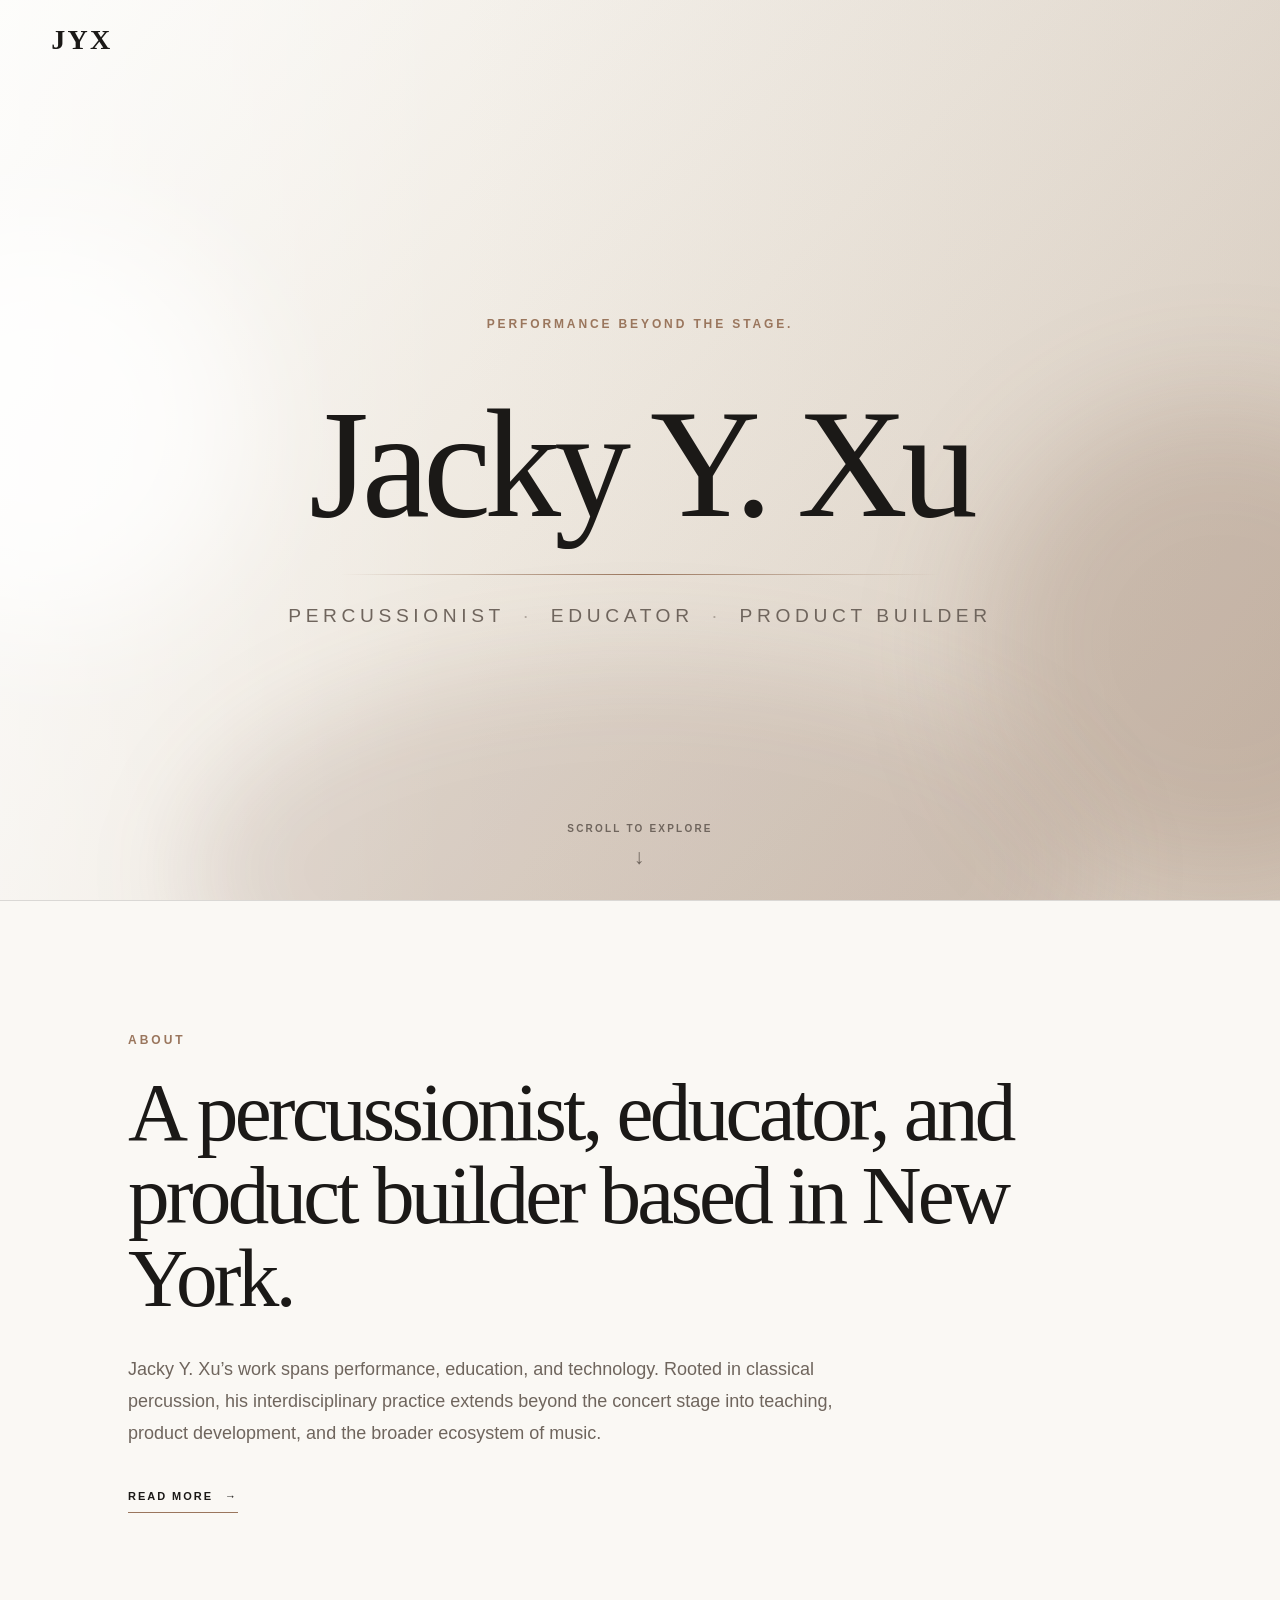
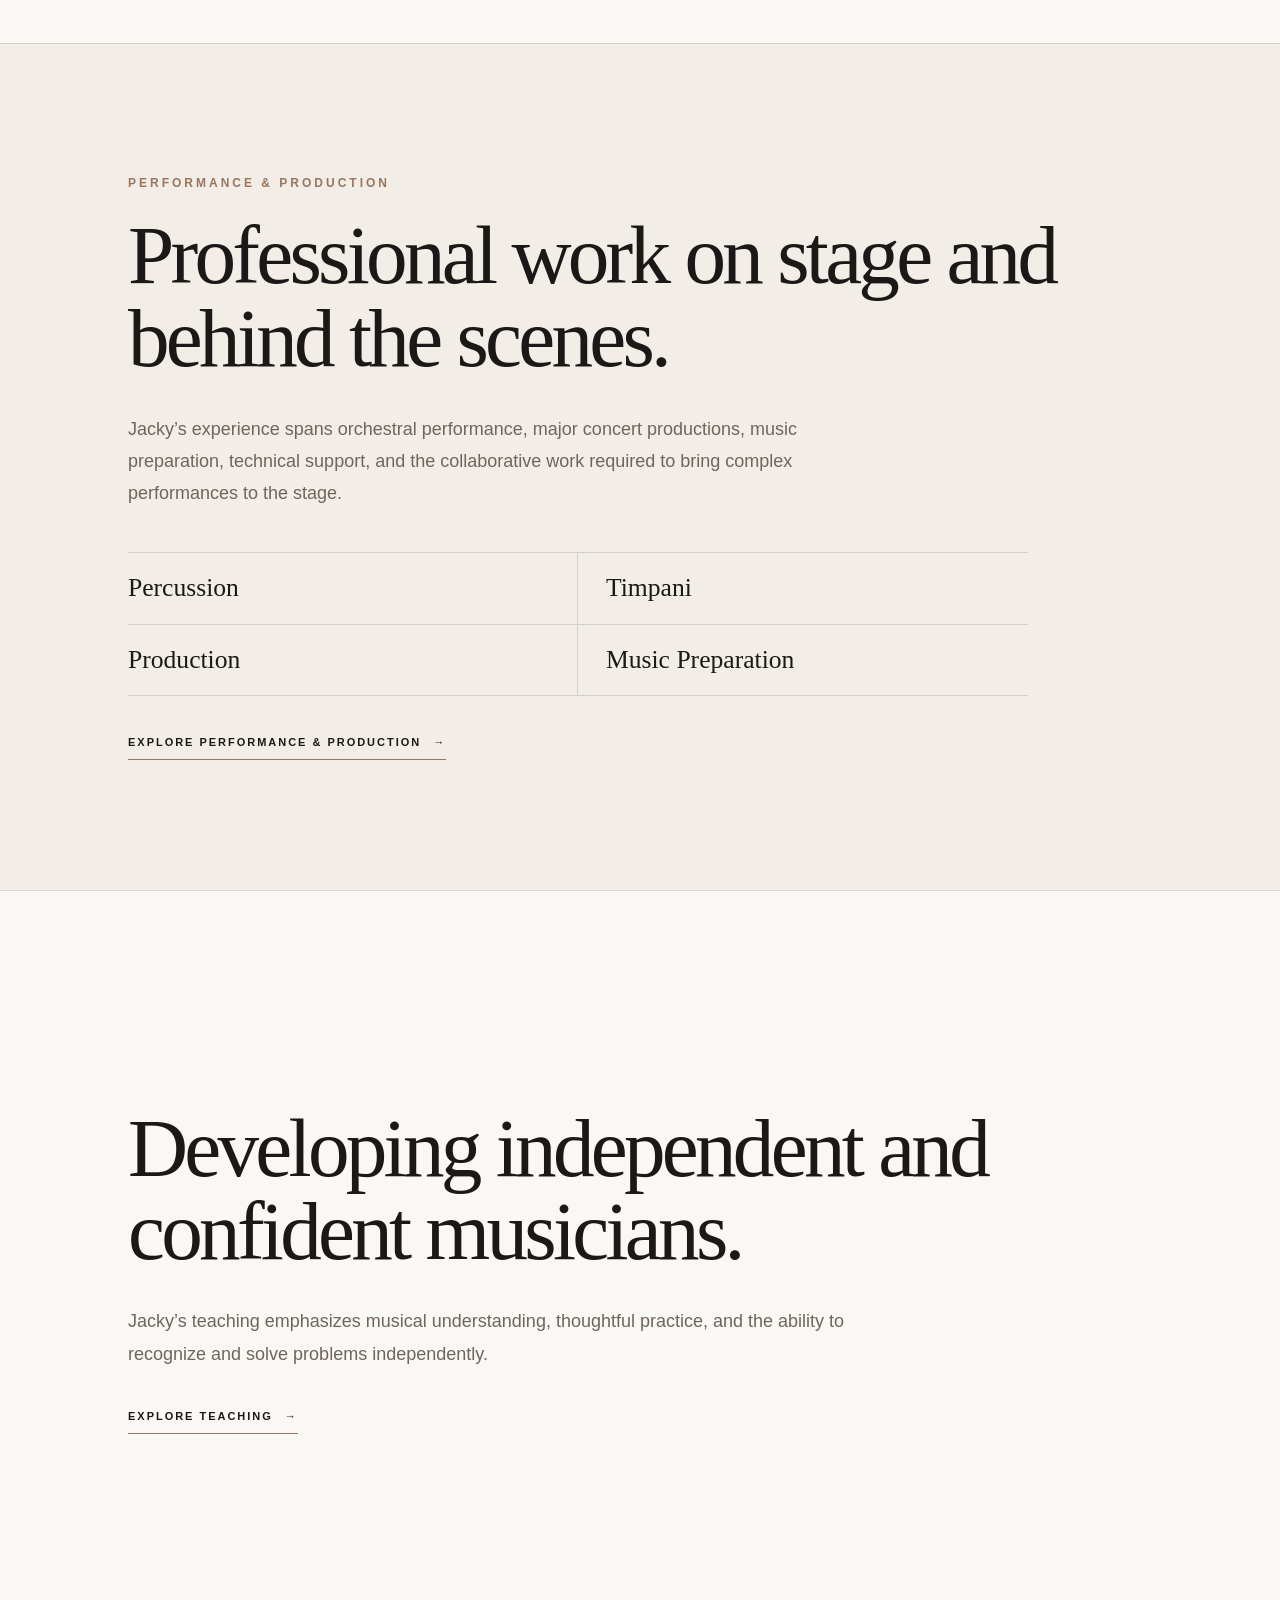
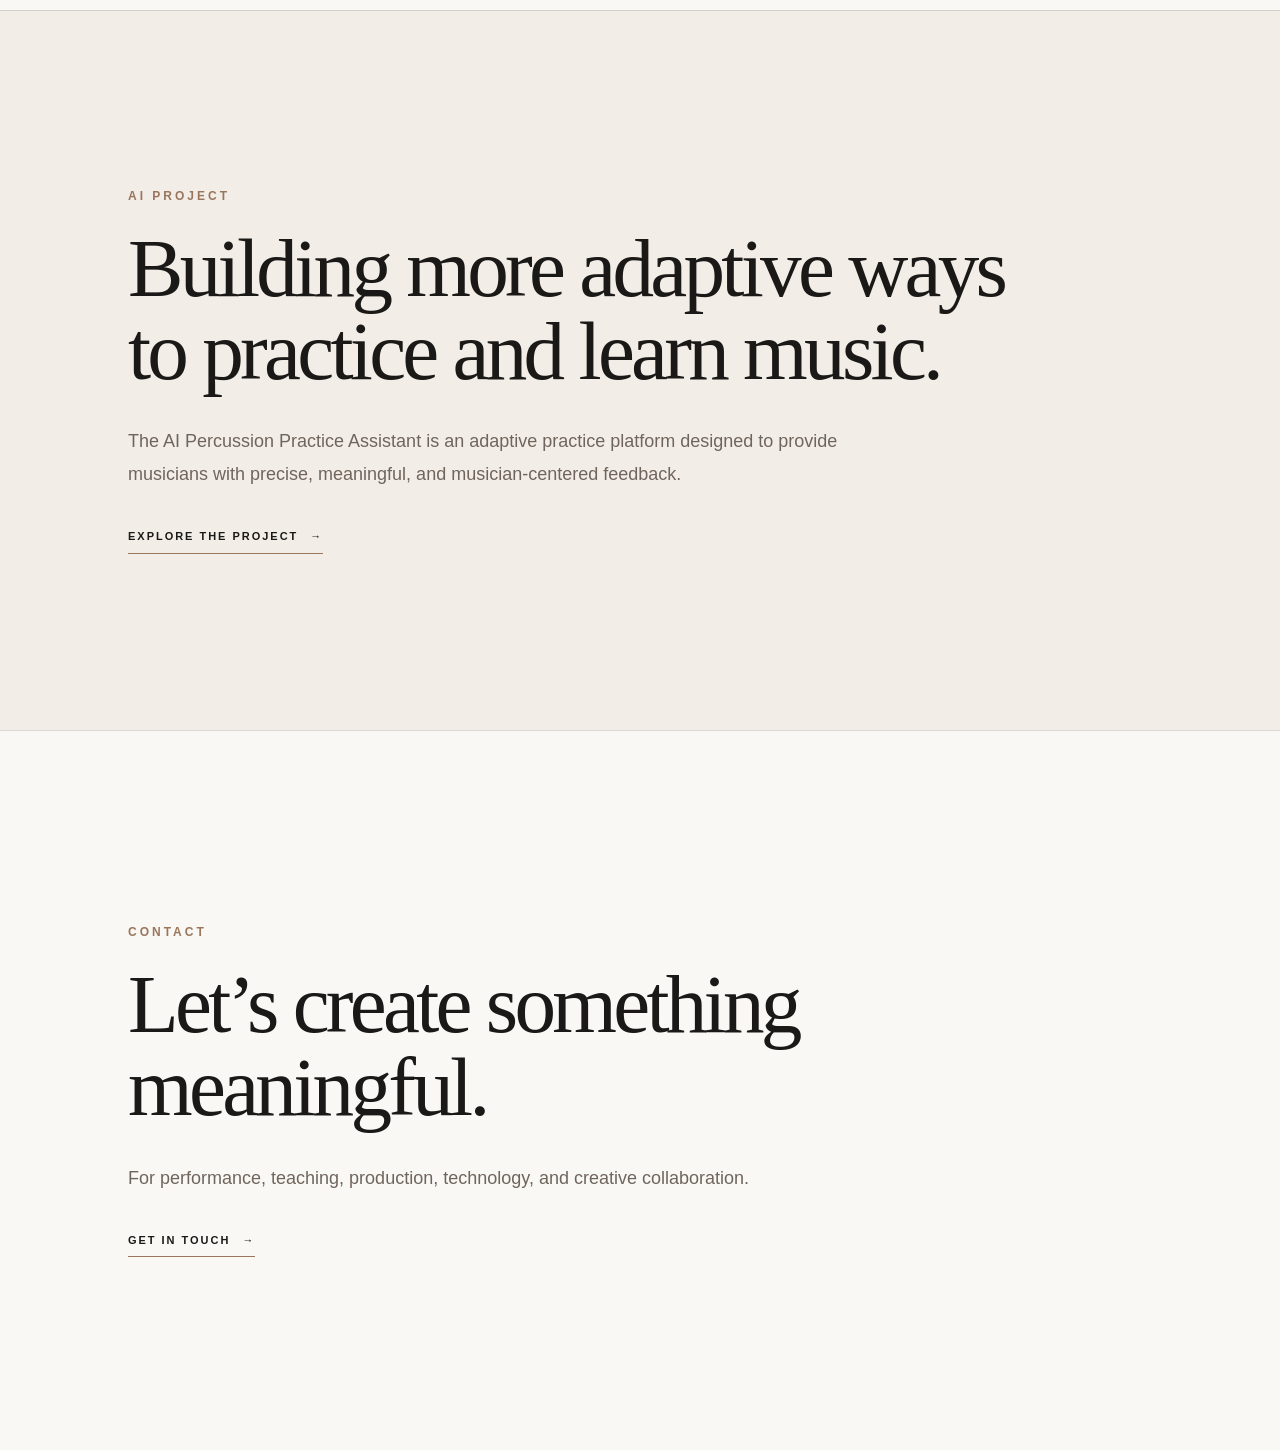
==== commit ccfce3f3: "Add selected performance moments" ====
--- a/index.html
+++ b/index.html
@@ -2,6 +2,15 @@
 <html lang="en">
 
 <head>
+    <!-- Google tag (gtag.js) -->
+<script async src="https://www.googletagmanager.com/gtag/js?id=G-LZW0ZGHKQL"></script>
+<script>
+  window.dataLayer = window.dataLayer || [];
+  function gtag(){dataLayer.push(arguments);}
+  gtag('js', new Date());
+
+  gtag('config', 'G-LZW0ZGHKQL');
+</script>
     <meta charset="UTF-8">
 
     <meta
--- a/css/style.css
+++ b/css/style.css
@@ -133,7 +133,7 @@
 
     background: rgba(99, 67, 46, 0.13);
     border-radius: 50%;
-    filter: blur(90px);
+    filter: blur(50px);
 
     content: "";
 
@@ -144,7 +144,7 @@
     position: absolute;
 
     border-radius: 50%;
-    filter: blur(100px);
+    filter: blur(60px);
 
     pointer-events: none;
 }
@@ -194,7 +194,7 @@
         eyebrow-reveal
         1s
         cubic-bezier(.22,.61,.36,1)
-        1.8s
+        0.25s
         forwards;
 }
 
@@ -258,9 +258,9 @@
 
     animation:
         grow-line
-        1.1s
+        0.8s
         ease
-        1.8s
+        0.35s
         forwards;
 }
 
@@ -284,11 +284,11 @@
     opacity: 0;
 
     animation:
-    bottom-reveal
-    1s
-    cubic-bezier(.22,.61,.36,1)
-    1.8s
-    forwards;
+        bottom-reveal
+        0.7s
+        cubic-bezier(.22,.61,.36,1)
+        0.45s
+        forwards;
 }
 
 
@@ -339,9 +339,9 @@
 
     animation:
         scroll-fade
-        1s
+        0.6s
         ease
-        2.9s
+        0.75s
         forwards;
 }
 
@@ -512,8 +512,6 @@
         opacity 0.9s ease var(--reveal-delay, 0s),
         transform 0.9s cubic-bezier(0.22, 0.61, 0.36, 1)
         var(--reveal-delay, 0s);
-
-    will-change: opacity, transform;
 }
 
 .scroll-reveal.is-visible {
@@ -732,14 +730,81 @@
     }
 }
 
+@keyframes mobile-fade-up {
+    from {
+        opacity: 0;
+        transform: translateY(8px);
+    }
+
+    to {
+        opacity: 1;
+        transform: translateY(0);
+    }
+}
+
+@keyframes mobile-scroll-fade {
+    from {
+        opacity: 0;
+        transform: translateX(-50%);
+    }
+
+    to {
+        opacity: 1;
+        transform: translateX(-50%);
+    }
+}
+
+
+/* ========================================
+   Mobile
+======================================== */
 @media (max-width: 620px) {
+
+    /* ========================================
+       Basic Mobile Layout
+    ======================================== */
 
     .logo {
         font-size: 24px;
     }
 
+    .hero {
+        min-height: 100svh;
+    }
+
     .hero-name {
         font-size: clamp(54px, 16vw, 82px);
+        filter: none;
+
+        opacity: 0;
+        transform: translateY(8px);
+
+        animation:
+            mobile-fade-up
+            0.55s
+            ease-out
+            0.05s
+            forwards;
+    }
+
+    .hero-eyebrow {
+        opacity: 0;
+
+        animation:
+            mobile-fade-up
+            0.45s
+            ease-out
+            0.15s
+            forwards;
+    }
+
+    .hero-divider {
+        animation:
+            grow-line
+            0.55s
+            ease-out
+            0.22s
+            forwards;
     }
 
     .hero-title-links {
@@ -749,11 +814,64 @@
 
         flex-wrap: wrap;
         row-gap: 10px;
+
+        opacity: 0;
+
+        animation:
+            mobile-fade-up
+            0.45s
+            ease-out
+            0.3s
+            forwards;
     }
 
     .hero-title-links a {
         font-size: 10px;
     }
+
+    .scroll-indicator {
+        opacity: 0;
+
+        animation:
+            mobile-scroll-fade
+            0.4s
+            ease-out
+            0.5s
+            forwards;
+    }
+
+    /* ========================================
+       Remove Expensive Effects
+    ======================================== */
+
+    .background-glow {
+        display: none;
+    }
+
+    .hero::after {
+        display: none;
+    }
+
+    .scroll-arrow {
+        animation: none;
+    }
+
+
+    /* ========================================
+       Disable Scroll Reveal Animation
+    ======================================== */
+
+    .scroll-reveal,
+    .scroll-reveal.is-visible {
+        opacity: 1;
+        transform: none;
+        transition: none;
+    }
+
+
+    /* ========================================
+       Mobile Preview Layout
+    ======================================== */
 
     .preview-highlights {
         grid-template-columns: 1fr;
@@ -765,6 +883,7 @@
         padding-left: 0;
         border-right: none;
     }
+
 }
 
 @media (prefers-reduced-motion: reduce) {
@@ -821,4 +940,105 @@
         height: 70px;
         padding: 0 22px;
     }
+}
+
+/* ========================================
+   Unified Explore Navigation
+======================================== */
+
+.next-page {
+    padding: 90px 9% 105px !important;
+
+    background: #e9e1d5 !important;
+    border-bottom: 1px solid var(--border);
+}
+
+.next-page .section-label {
+    margin-bottom: 34px;
+}
+
+.next-page a {
+    min-height: 0 !important;
+    margin-top: 0 !important;
+    padding: 18px 0 !important;
+
+    display: flex;
+    align-items: center;
+    justify-content: space-between;
+
+    color: var(--text-primary);
+    text-decoration: none;
+
+    background: transparent !important;
+    border-top: 1px solid var(--border);
+    border-bottom: none !important;
+
+    transition:
+        padding 0.28s ease,
+        background 0.28s ease;
+}
+
+.next-page a:last-child {
+    border-bottom: 1px solid var(--border) !important;
+}
+
+.next-page a:hover {
+    padding-right: 18px !important;
+    padding-left: 18px !important;
+
+    background: rgba(255, 255, 255, 0.24) !important;
+}
+
+.next-page a span:first-child {
+    padding: 0 !important;
+
+    font-family:
+        Georgia,
+        "Times New Roman",
+        serif;
+
+    font-size: clamp(24px, 2.8vw, 42px) !important;
+    font-weight: 400;
+    letter-spacing: -0.03em;
+    line-height: 1.08;
+}
+
+.next-page a span:last-child {
+    color: var(--accent);
+
+    font-size: 22px !important;
+
+    transition: transform 0.25s ease;
+}
+
+.next-page a:hover span:last-child {
+    transform: translateX(7px);
+}
+
+
+/* ========================================
+   Unified Explore Navigation — Mobile
+======================================== */
+
+@media (max-width: 620px) {
+
+    .next-page {
+        padding: 75px 24px 90px !important;
+    }
+
+    .next-page .section-label {
+        margin-bottom: 28px;
+    }
+
+    .next-page a {
+        padding: 17px 0 !important;
+    }
+
+    .next-page a span:first-child {
+        font-size: 28px !important;
+    }
+
+    .next-page a span:last-child {
+        font-size: 19px !important;
+    }
 }
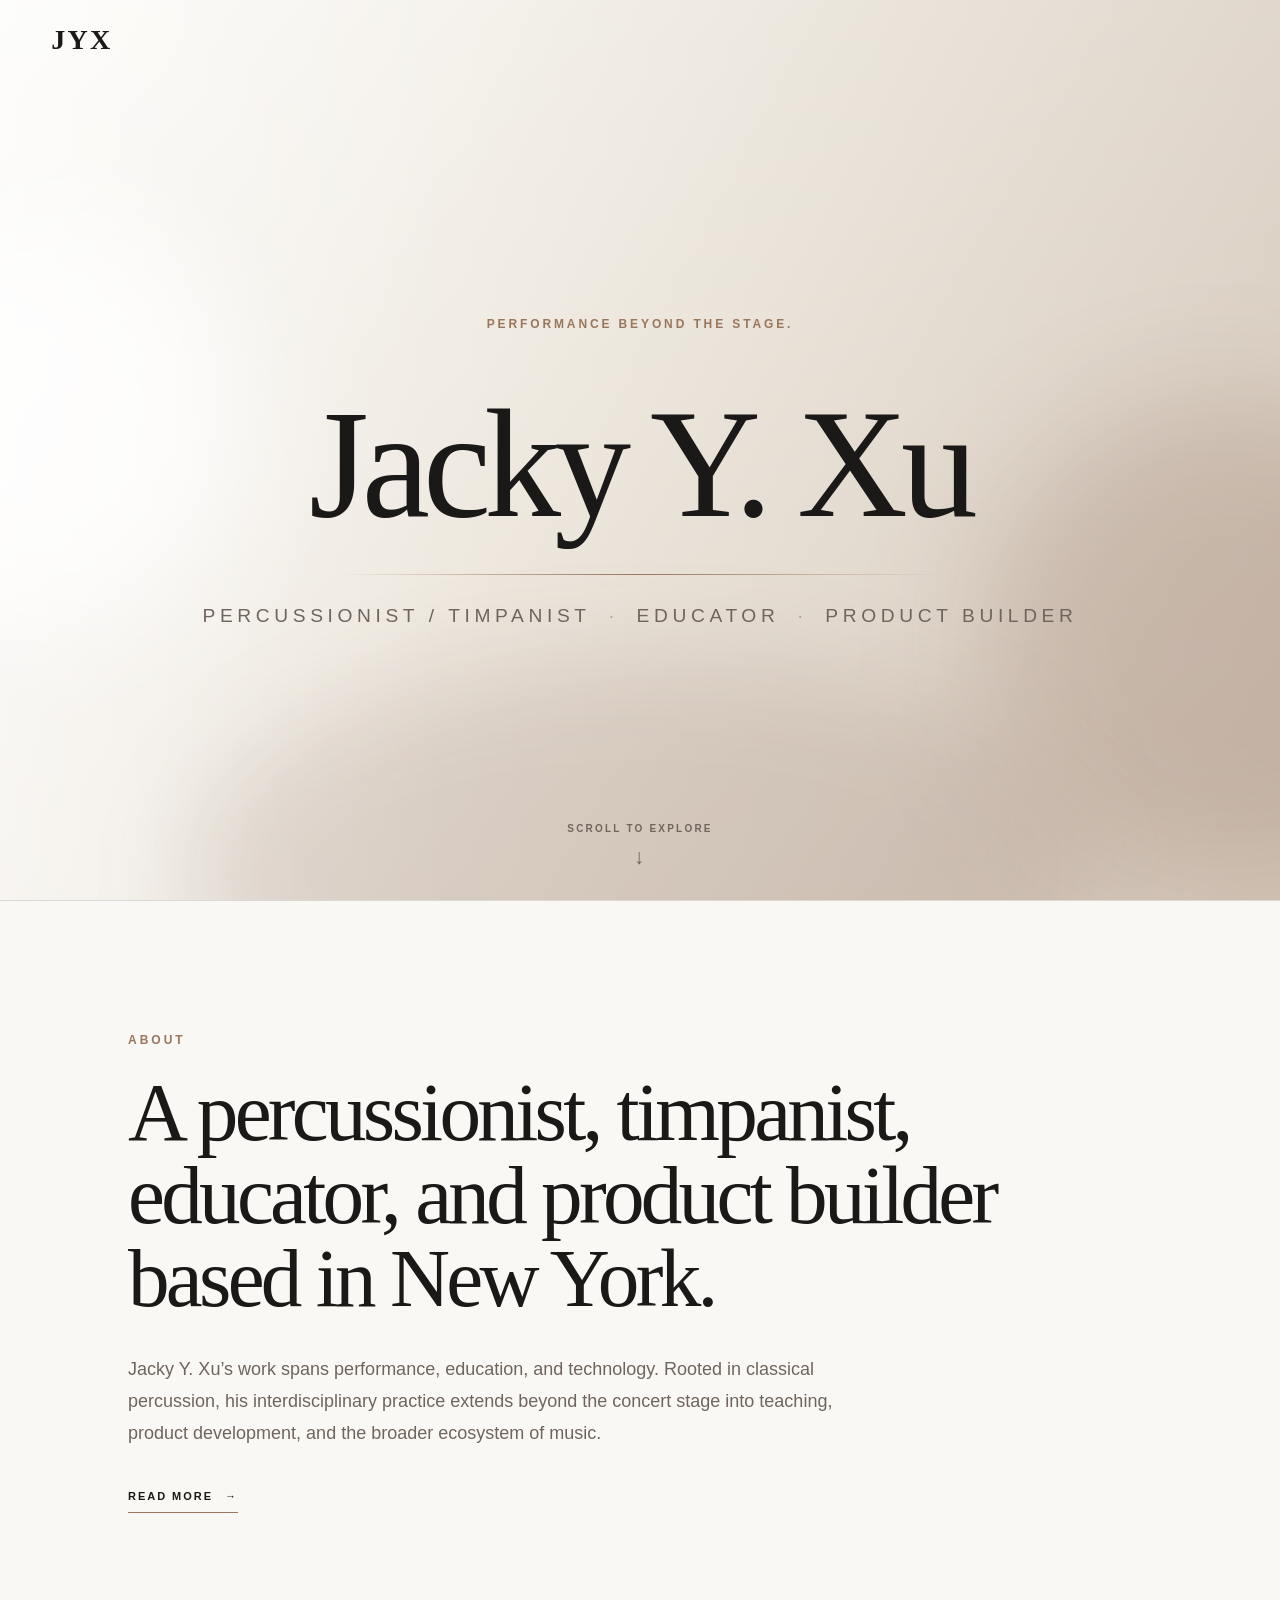
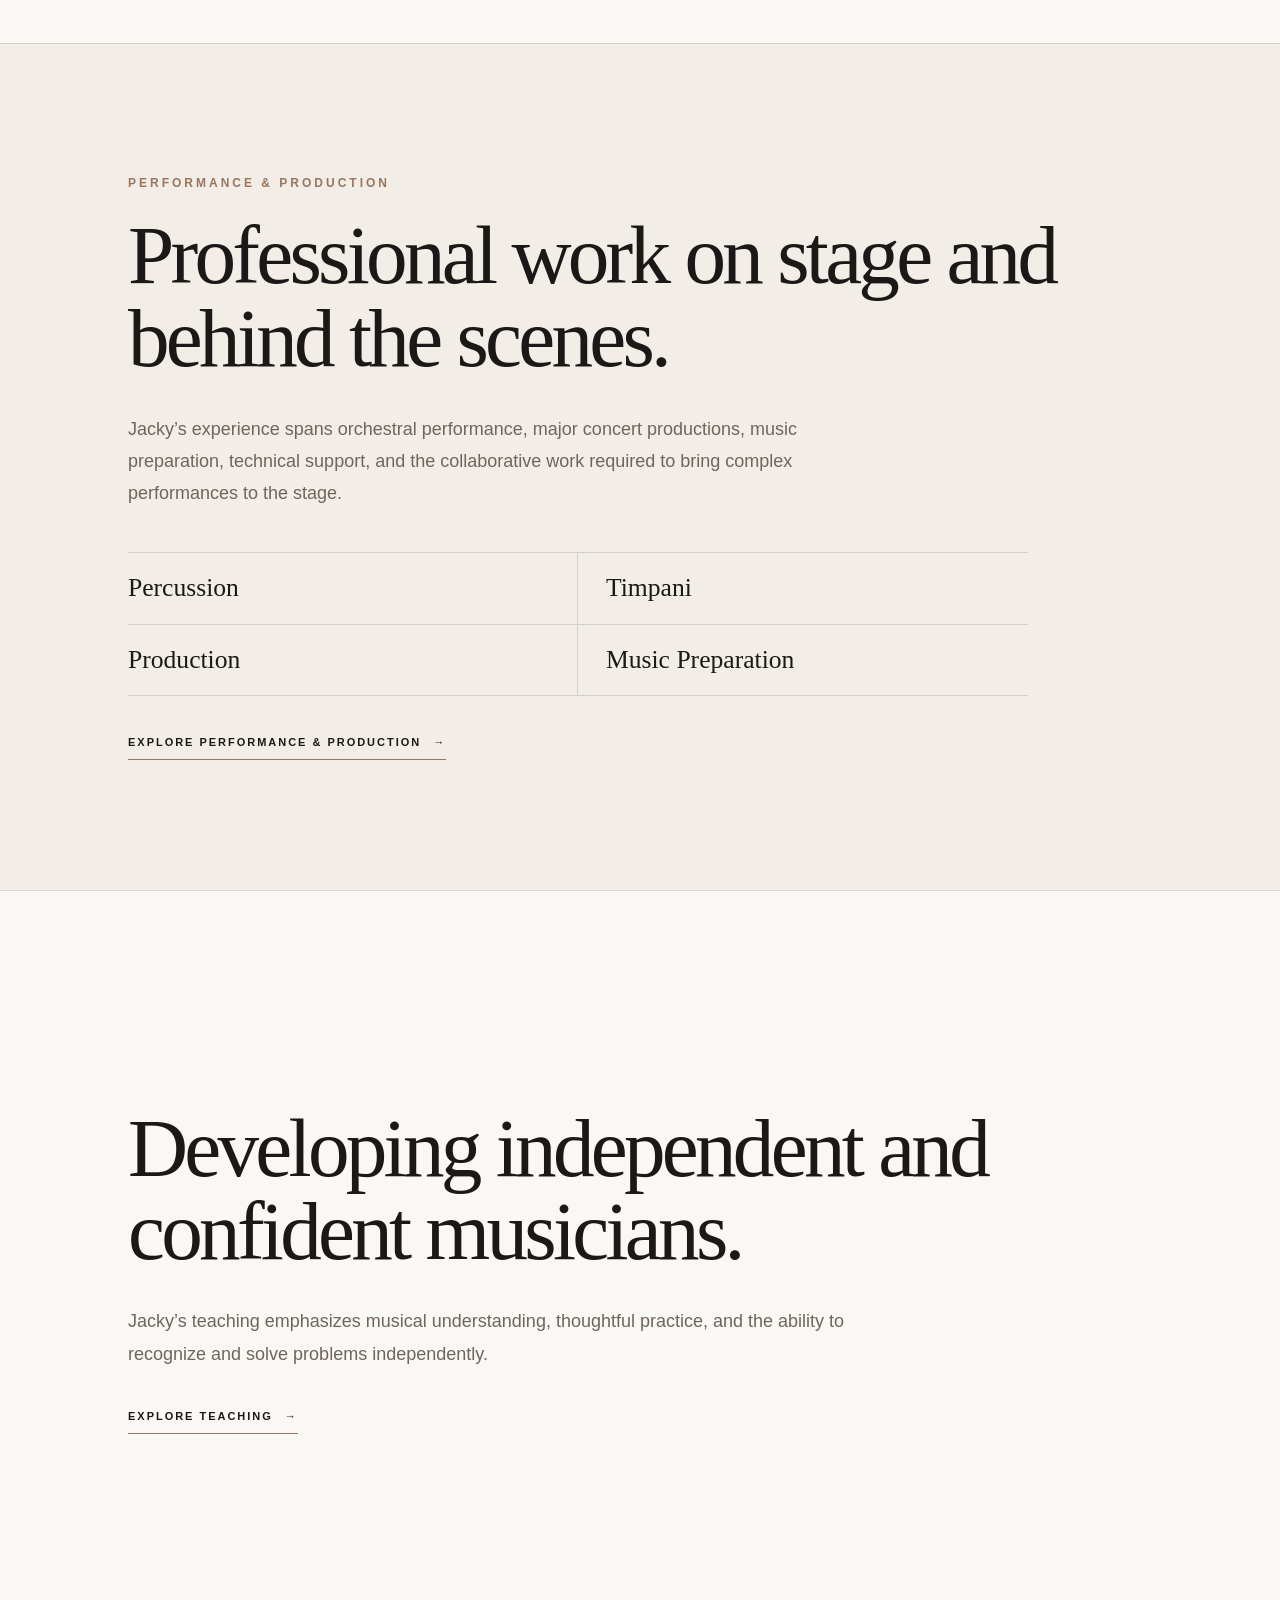
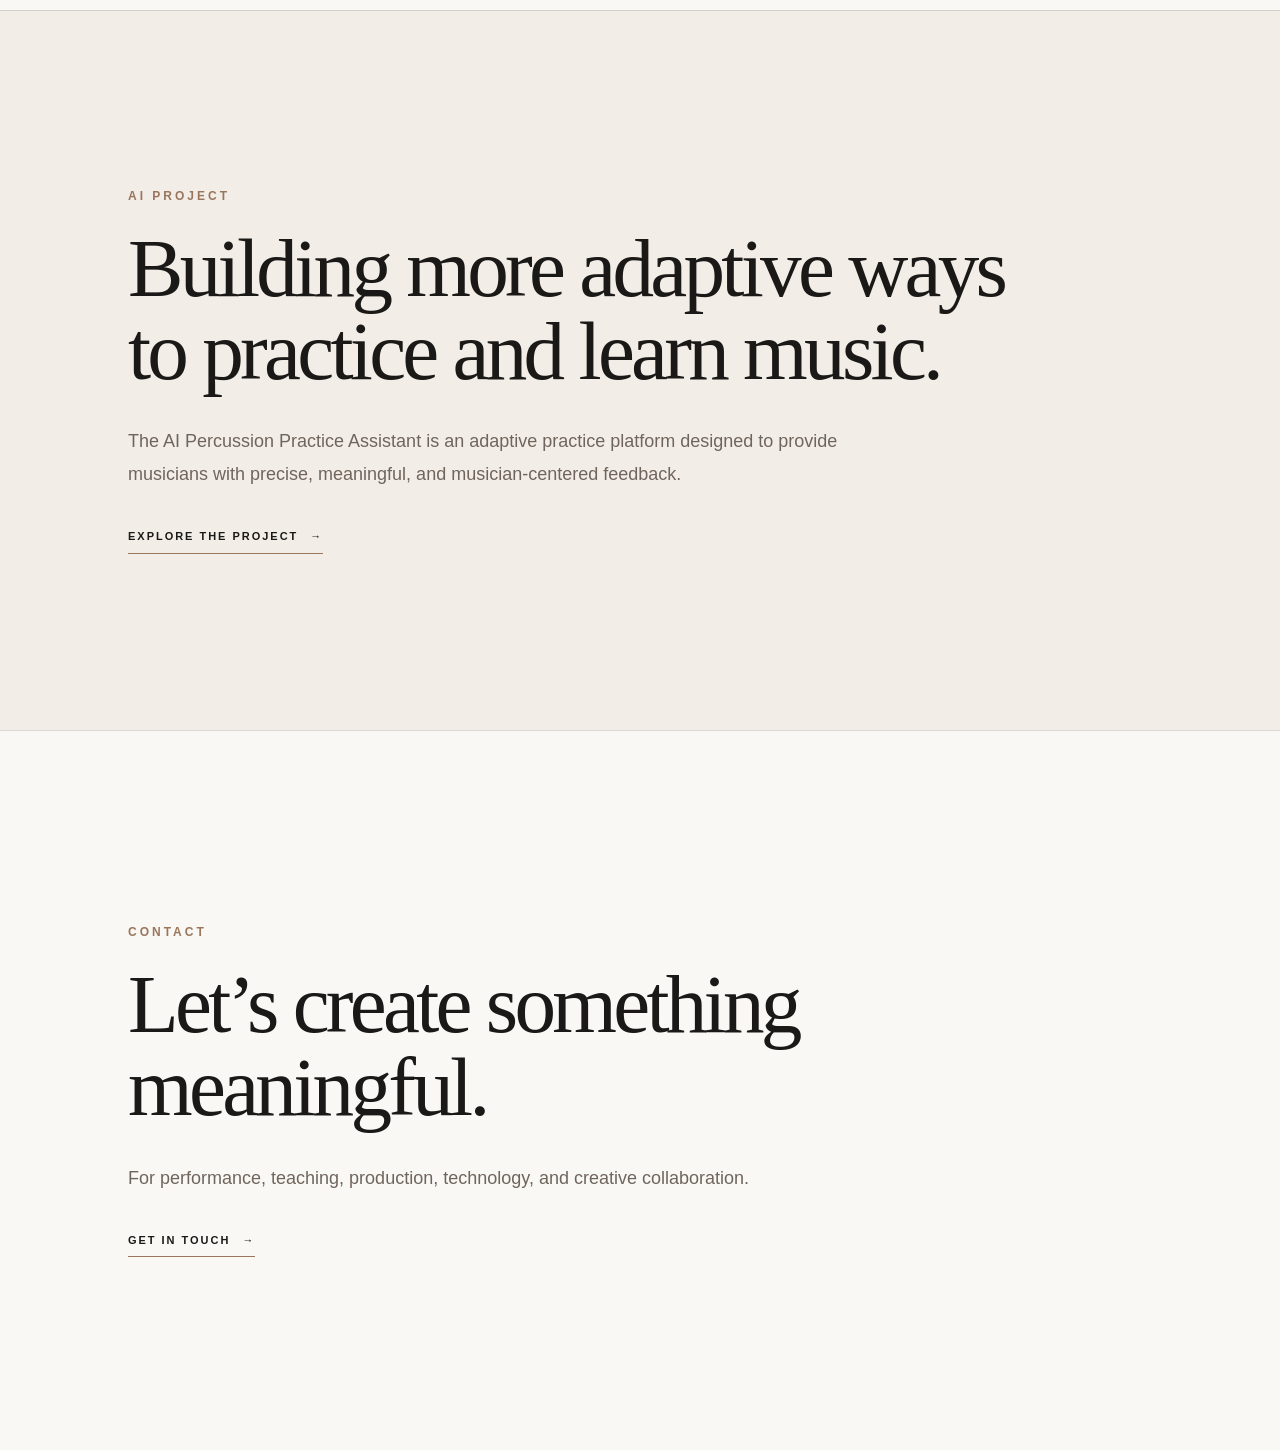
==== commit 03dfd49d: "Add timpanist to professional title" ====
--- a/index.html
+++ b/index.html
@@ -20,7 +20,7 @@
 
     <meta
         name="description"
-        content="Jacky Y. Xu is a percussionist, educator, and product builder based in New York."
+        content="Jacky Y. Xu is a percussionist,timpanist, educator, and product builder based in New York."
     >
 
     <title>Jacky Y. Xu</title>
@@ -68,23 +68,23 @@
 
                 <div class="hero-title hero-title-links">
 
-                    <a href="performance.html">
-                        Percussionist
-                    </a>
-
-                    <span aria-hidden="true">·</span>
-
-                    <a href="teaching.html">
-                        Educator
-                    </a>
-
-                    <span aria-hidden="true">·</span>
-
-                    <a href="ai.html">
-                        Product Builder
-                    </a>
-
-                </div>
+    <a href="performance.html">
+        Percussionist / Timpanist
+    </a>
+
+    <span aria-hidden="true">·</span>
+
+    <a href="teaching.html">
+        Educator
+    </a>
+
+    <span aria-hidden="true">·</span>
+
+    <a href="ai.html">
+        Product Builder
+    </a>
+
+</div>
 
             </div>
 
@@ -111,7 +111,7 @@
             </p>
 
             <h2>
-                A percussionist, educator, and product builder based in New York.
+                A percussionist, timpanist, educator, and product builder based in New York.
             </h2>
 
             <p class="section-description preview-description">
